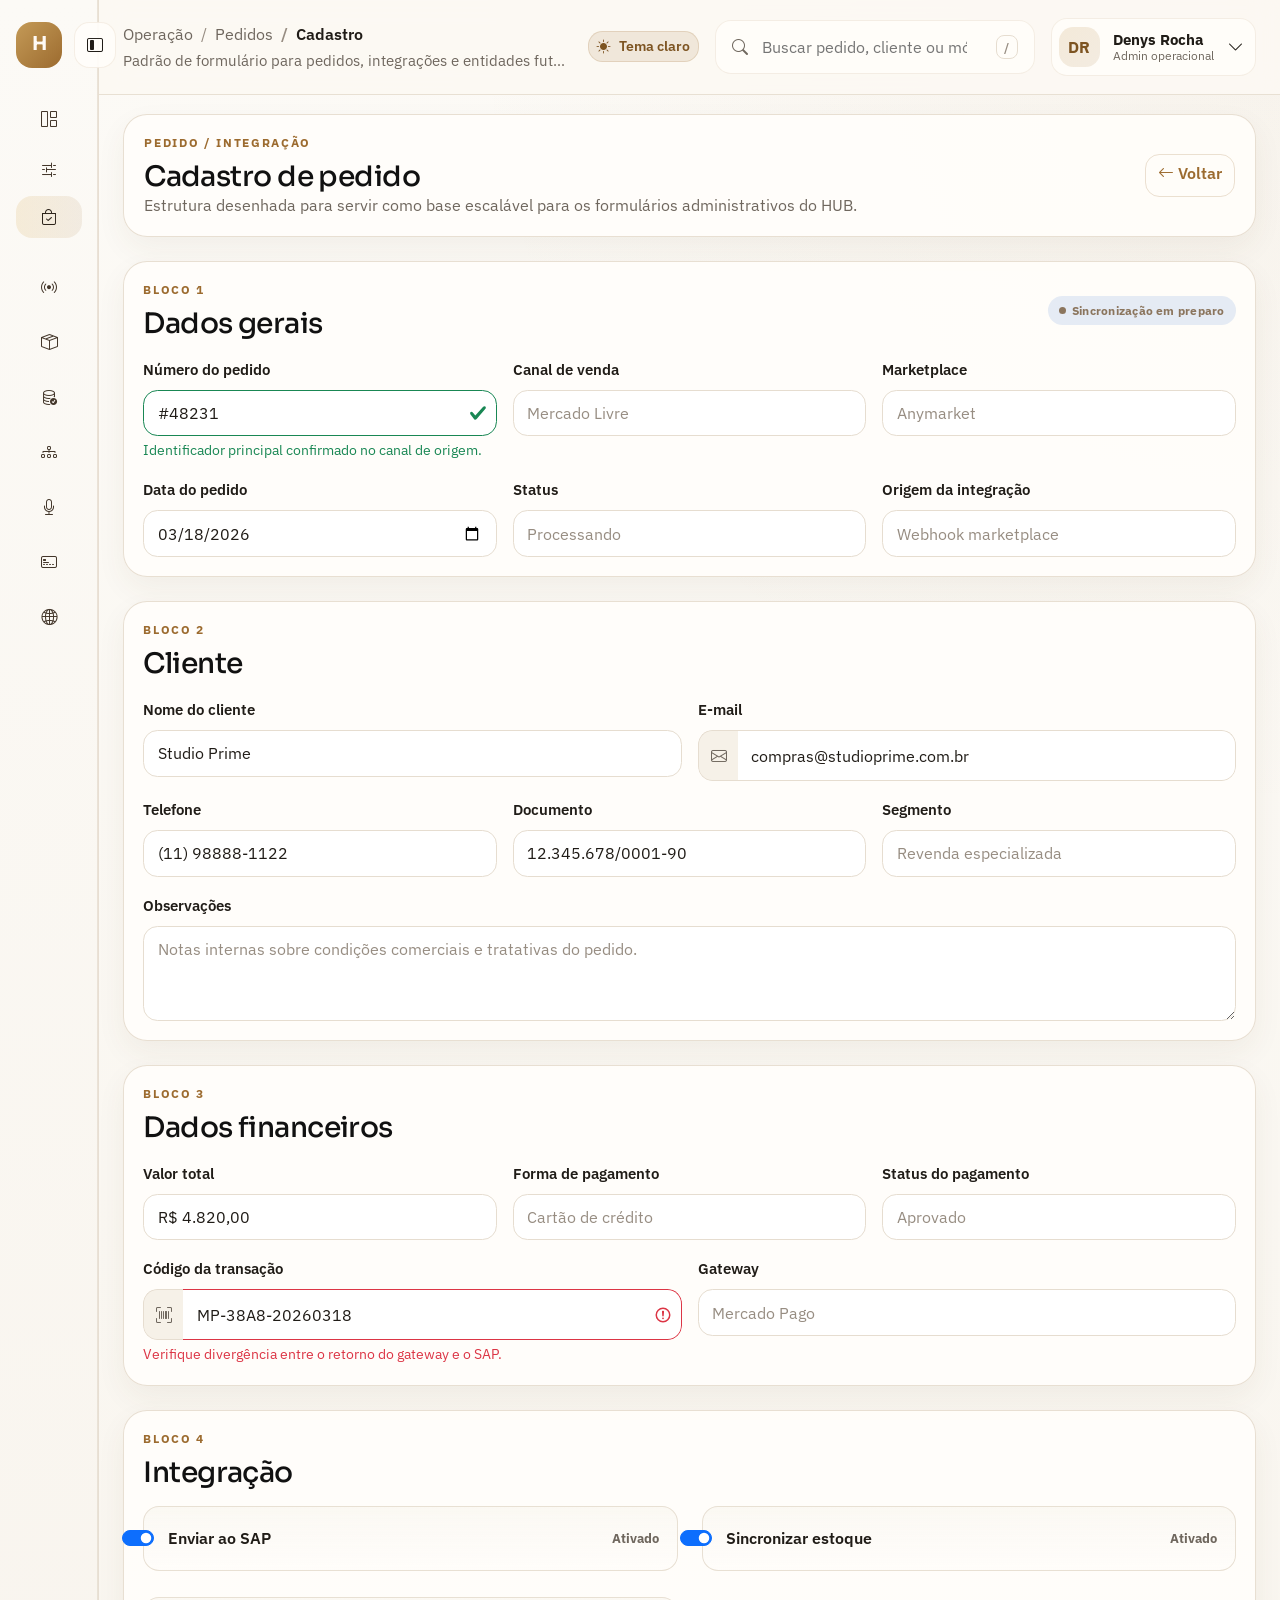
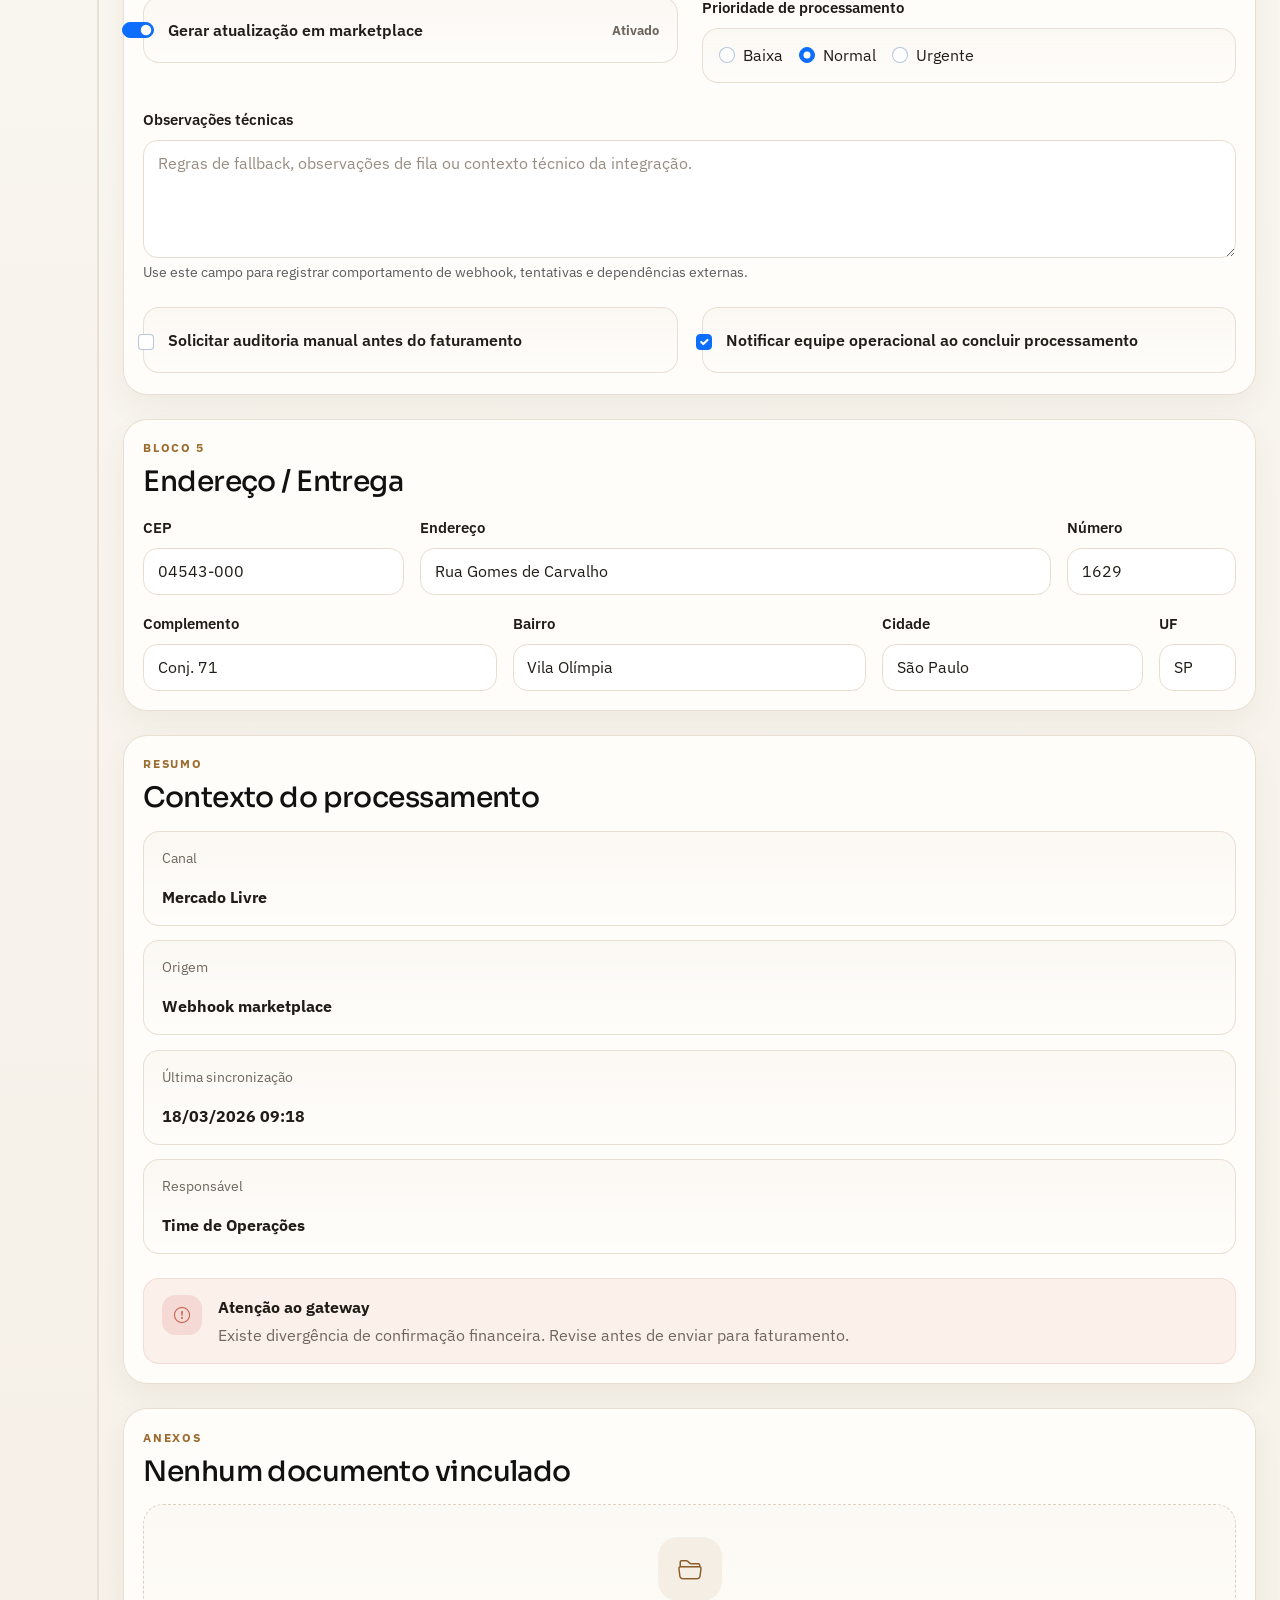
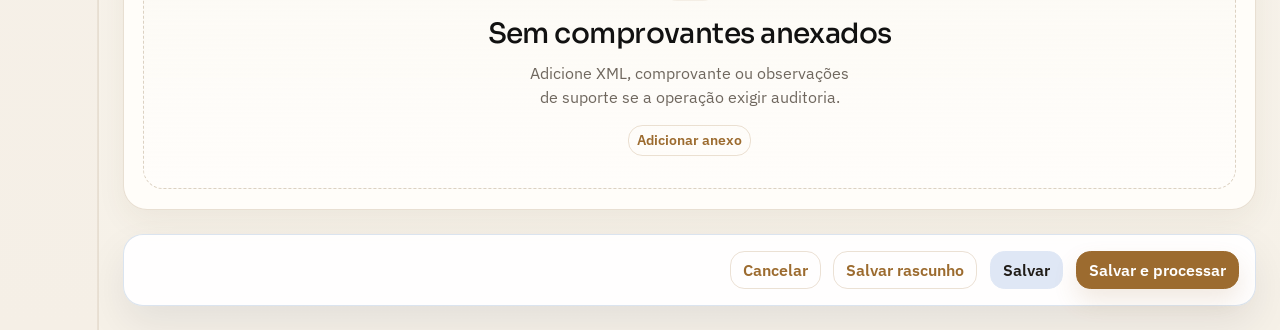
==== pedidos-cadastro.html @ 7af584d8 "feat: atualiza layout e textos do hub lumix" ====
<!doctype html>
<html lang="pt-BR">
  <head>
    <meta charset="utf-8">
    <meta name="viewport" content="width=device-width, initial-scale=1">
    <title>HUB | Cadastro de Pedido</title>
    <link rel="preconnect" href="https://fonts.googleapis.com">
    <link rel="preconnect" href="https://fonts.gstatic.com" crossorigin>
    <link href="https://fonts.googleapis.com/css2?family=IBM+Plex+Sans:wght@400;500;600;700&family=Sora:wght@500;600;700&display=swap" rel="stylesheet">
    <link href="https://cdn.jsdelivr.net/npm/bootstrap@5.3.8/dist/css/bootstrap.min.css" rel="stylesheet" integrity="sha384-sRIl4kxILFvY47J16cr9ZwB07vP4J8+LH7qKQnuqkuIAvNWLzeN8tE5YBujZqJLB" crossorigin="anonymous">
    <link href="https://cdn.jsdelivr.net/npm/bootstrap-icons@1.13.1/font/bootstrap-icons.min.css" rel="stylesheet">
    <link href="css/style.css" rel="stylesheet">
  </head>
  <body class="hub-app theme-light" data-page="pedidos-cadastro">
    <div class="hub-backdrop" data-sidebar-close></div>

    <div class="hub-layout">
      <aside class="hub-sidebar">
        <div class="sidebar-header">
          <a href="dashboard.html" class="sidebar-brand">
            <span class="sidebar-brand-mark">H</span>
            <span class="sidebar-brand-text">
              <strong>HUB</strong>
              <small>LUMIX Operations</small>
            </span>
          </a>
          <button class="btn btn-icon d-none d-lg-inline-flex" type="button" data-sidebar-toggle aria-label="Recolher menu">
            <i class="bi bi-layout-sidebar-inset"></i>
          </button>
        </div>

        <div class="sidebar-body">
          <div class="sidebar-section">
            <span class="sidebar-section-title">Visão geral</span>
            <nav class="sidebar-nav">
              <a href="dashboard.html" class="sidebar-link" data-nav-target="dashboard">
                <i class="bi bi-grid-1x2"></i>
                <span>Dashboard</span>
              </a>

              <div class="sidebar-group" data-nav-group="configuracao">
                <button class="sidebar-link sidebar-toggle" type="button" data-submenu-toggle aria-expanded="false">
                  <span class="sidebar-link-main">
                    <i class="bi bi-sliders2"></i>
                    <span>Configuração</span>
                  </span>
                  <i class="bi bi-chevron-down submenu-arrow"></i>
                </button>
                <div class="sidebar-submenu">
                  <a href="#" class="sidebar-sublink">Usuários e perfis</a>
                  <a href="#" class="sidebar-sublink">Regras de integração</a>
                  <a href="#" class="sidebar-sublink">Conectores</a>
                </div>
              </div>

              <div class="sidebar-group" data-nav-group="pedidos">
                <button class="sidebar-link sidebar-toggle" type="button" data-submenu-toggle aria-expanded="false">
                  <span class="sidebar-link-main">
                    <i class="bi bi-bag-check"></i>
                    <span>Pedidos</span>
                  </span>
                  <i class="bi bi-chevron-down submenu-arrow"></i>
                </button>
                <div class="sidebar-submenu">
                  <a href="pedidos-lista.html" class="sidebar-sublink" data-nav-target="pedidos-lista">Lista de pedidos</a>
                  <a href="pedidos-cadastro.html" class="sidebar-sublink" data-nav-target="pedidos-cadastro">Cadastro / Integração</a>
                </div>
              </div>
            </nav>
          </div>

          <div class="sidebar-section">
            <span class="sidebar-section-title">Módulos</span>
            <nav class="sidebar-nav">
              <a href="#" class="sidebar-link" data-nav-target="lumix">
                <i class="bi bi-broadcast"></i>
                <span>Lumix</span>
              </a>
              <a href="#" class="sidebar-link" data-nav-target="magentos">
                <i class="bi bi-box-seam"></i>
                <span>Magentos</span>
              </a>
              <a href="#" class="sidebar-link" data-nav-target="consulta-sap">
                <i class="bi bi-database-check"></i>
                <span>Consulta SAP</span>
              </a>
              <a href="#" class="sidebar-link" data-nav-target="anymarket">
                <i class="bi bi-diagram-3"></i>
                <span>Anymarket</span>
              </a>
              <a href="#" class="sidebar-link" data-nav-target="shure">
                <i class="bi bi-mic"></i>
                <span>Shure</span>
              </a>
              <a href="#" class="sidebar-link" data-nav-target="mercado-pago">
                <i class="bi bi-credit-card-2-front"></i>
                <span>Mercado Pago</span>
              </a>
              <a href="#" class="sidebar-link" data-nav-target="biworldwide">
                <i class="bi bi-globe2"></i>
                <span>BiWorldWide</span>
              </a>
            </nav>
          </div>
        </div>

      </aside>

      <div class="hub-main">
        <header class="hub-topbar">
          <div class="topbar-left">
            <button class="btn btn-icon d-lg-none" type="button" data-sidebar-open aria-label="Abrir menu">
              <i class="bi bi-list"></i>
            </button>
            <div>
              <nav aria-label="breadcrumb">
                <ol class="breadcrumb hub-breadcrumb mb-1">
                  <li class="breadcrumb-item"><a href="dashboard.html">Operação</a></li>
                  <li class="breadcrumb-item"><a href="pedidos-lista.html">Pedidos</a></li>
                  <li class="breadcrumb-item active" aria-current="page">Cadastro</li>
                </ol>
              </nav>
              <p class="topbar-context mb-0">Padrão de formulário para pedidos, integrações e entidades futuras</p>
            </div>
          </div>

          <div class="topbar-right">
            <button type="button" class="btn btn-outline-primary btn-sm theme-toggle-btn is-active" data-theme-toggle aria-pressed="true">
              <i class="bi bi-sun-fill"></i>
              Tema claro
            </button>

            <label class="topbar-search">
              <i class="bi bi-search"></i>
              <input type="search" placeholder="Buscar pedido, cliente ou módulo" data-global-search>
              <span class="search-shortcut">/</span>
            </label>

            <div class="hub-user-menu" data-user-menu>
              <button class="user-menu-trigger" type="button" data-user-menu-toggle aria-expanded="false">
                <span class="user-avatar">DR</span>
                <span class="user-meta">
                  <strong>Denys Rocha</strong>
                  <small>Admin operacional</small>
                </span>
                <i class="bi bi-chevron-down"></i>
              </button>
              <div class="hub-user-dropdown">
                <a href="#"><i class="bi bi-person-circle"></i> Meu perfil</a>
                <a href="#"><i class="bi bi-shield-check"></i> Permissões</a>
                <a href="login.html"><i class="bi bi-box-arrow-right"></i> Sair</a>
              </div>
            </div>
          </div>
        </header>

        <main class="hub-content">
          <section class="page-section">
            <div class="page-header-card">
              <div>
                <p class="eyebrow">Pedido / Integração</p>
                <h1>Cadastro de pedido</h1>
                <p>Estrutura desenhada para servir como base escalável para os formulários administrativos do HUB.</p>
              </div>
              <div class="page-actions">
                <a href="pedidos-lista.html" class="btn btn-outline-primary">
                  <i class="bi bi-arrow-left"></i>
                  Voltar
                </a>
              </div>
            </div>
          </section>

          <section class="page-section">
            <form class="row g-4">
              <div class="col-12 col-xxl-8">
                <article class="surface-card form-section-card">
                  <div class="section-heading">
                    <div>
                      <p class="eyebrow">Bloco 1</p>
                      <h2>Dados gerais</h2>
                    </div>
                    <span class="status-badge status-processing">Sincronização em preparo</span>
                  </div>

                  <div class="row g-3">
                    <div class="col-md-4">
                      <label class="form-label" for="pedido-numero">Número do pedido</label>
                      <input type="text" class="form-control is-valid" id="pedido-numero" value="#48231">
                      <div class="valid-feedback d-block">Identificador principal confirmado no canal de origem.</div>
                    </div>
                    <div class="col-md-4">
                      <label class="form-label" for="canal-venda">Canal de venda</label>
                      <select class="form-select" id="canal-venda">
                        <option>Mercado Livre</option>
                        <option>Loja B2B</option>
                        <option>Amazon</option>
                        <option>Shopee</option>
                      </select>
                    </div>
                    <div class="col-md-4">
                      <label class="form-label" for="marketplace">Marketplace</label>
                      <select class="form-select" id="marketplace">
                        <option>Anymarket</option>
                        <option>Magentos</option>
                        <option>Marketplace próprio</option>
                      </select>
                    </div>
                    <div class="col-md-4">
                      <label class="form-label" for="data-pedido">Data do pedido</label>
                      <input type="date" class="form-control" id="data-pedido" value="2026-03-18">
                    </div>
                    <div class="col-md-4">
                      <label class="form-label" for="status-pedido">Status</label>
                      <select class="form-select" id="status-pedido">
                        <option>Processando</option>
                        <option>Pendente</option>
                        <option>Integrado</option>
                        <option>Erro</option>
                        <option>Concluído</option>
                      </select>
                    </div>
                    <div class="col-md-4">
                      <label class="form-label" for="origem-integracao">Origem da integração</label>
                      <select class="form-select" id="origem-integracao">
                        <option>Webhook marketplace</option>
                        <option>Rotina agendada</option>
                        <option>Cadastro manual</option>
                      </select>
                    </div>
                  </div>
                </article>

                <article class="surface-card form-section-card">
                  <div class="section-heading">
                    <div>
                      <p class="eyebrow">Bloco 2</p>
                      <h2>Cliente</h2>
                    </div>
                  </div>

                  <div class="row g-3">
                    <div class="col-md-6">
                      <label class="form-label" for="cliente-nome">Nome do cliente</label>
                      <input type="text" class="form-control" id="cliente-nome" value="Studio Prime">
                    </div>
                    <div class="col-md-6">
                      <label class="form-label" for="cliente-email">E-mail</label>
                      <div class="input-group input-group-modern">
                        <span class="input-group-text"><i class="bi bi-envelope"></i></span>
                        <input type="email" class="form-control" id="cliente-email" value="compras@studioprime.com.br">
                      </div>
                    </div>
                    <div class="col-md-4">
                      <label class="form-label" for="cliente-telefone">Telefone</label>
                      <input type="text" class="form-control" id="cliente-telefone" value="(11) 98888-1122">
                    </div>
                    <div class="col-md-4">
                      <label class="form-label" for="cliente-documento">Documento</label>
                      <input type="text" class="form-control" id="cliente-documento" value="12.345.678/0001-90">
                    </div>
                    <div class="col-md-4">
                      <label class="form-label" for="cliente-segmento">Segmento</label>
                      <select class="form-select" id="cliente-segmento">
                        <option>Revenda especializada</option>
                        <option>Varejo</option>
                        <option>Projeto corporativo</option>
                      </select>
                    </div>
                    <div class="col-12">
                      <label class="form-label" for="cliente-observacoes">Observações</label>
                      <textarea class="form-control" id="cliente-observacoes" rows="3" placeholder="Notas internas sobre condições comerciais e tratativas do pedido."></textarea>
                    </div>
                  </div>
                </article>

                <article class="surface-card form-section-card">
                  <div class="section-heading">
                    <div>
                      <p class="eyebrow">Bloco 3</p>
                      <h2>Dados financeiros</h2>
                    </div>
                  </div>

                  <div class="row g-3">
                    <div class="col-md-4">
                      <label class="form-label" for="valor-total">Valor total</label>
                      <input type="text" class="form-control" id="valor-total" value="R$ 4.820,00">
                    </div>
                    <div class="col-md-4">
                      <label class="form-label" for="forma-pagamento">Forma de pagamento</label>
                      <select class="form-select" id="forma-pagamento">
                        <option>Cartão de crédito</option>
                        <option>PIX</option>
                        <option>Boleto</option>
                      </select>
                    </div>
                    <div class="col-md-4">
                      <label class="form-label" for="status-pagamento">Status do pagamento</label>
                      <select class="form-select" id="status-pagamento">
                        <option>Aprovado</option>
                        <option>Em análise</option>
                        <option>Recusado</option>
                      </select>
                    </div>
                    <div class="col-md-6">
                      <label class="form-label" for="codigo-transacao">Código da transação</label>
                      <div class="input-group input-group-modern">
                        <span class="input-group-text"><i class="bi bi-upc-scan"></i></span>
                        <input type="text" class="form-control is-invalid" id="codigo-transacao" value="MP-38A8-20260318">
                      </div>
                      <div class="invalid-feedback d-block">Verifique divergência entre o retorno do gateway e o SAP.</div>
                    </div>
                    <div class="col-md-6">
                      <label class="form-label" for="gateway">Gateway</label>
                      <select class="form-select" id="gateway">
                        <option>Mercado Pago</option>
                        <option>Adyen</option>
                        <option>Gateway interno</option>
                      </select>
                    </div>
                  </div>
                </article>

                <article class="surface-card form-section-card">
                  <div class="section-heading">
                    <div>
                      <p class="eyebrow">Bloco 4</p>
                      <h2>Integração</h2>
                    </div>
                  </div>

                  <div class="row g-4">
                    <div class="col-md-6">
                      <div class="form-check form-switch form-switch-card">
                        <input class="form-check-input" type="checkbox" role="switch" id="sap-switch" checked data-switch-target="sap-switch-status">
                        <label class="form-check-label" for="sap-switch">Enviar ao SAP</label>
                        <span class="switch-meta" id="sap-switch-status" data-on="Ativado" data-off="Desativado">Ativado</span>
                      </div>
                    </div>
                    <div class="col-md-6">
                      <div class="form-check form-switch form-switch-card">
                        <input class="form-check-input" type="checkbox" role="switch" id="estoque-switch" checked data-switch-target="estoque-switch-status">
                        <label class="form-check-label" for="estoque-switch">Sincronizar estoque</label>
                        <span class="switch-meta" id="estoque-switch-status" data-on="Ativado" data-off="Desativado">Ativado</span>
                      </div>
                    </div>
                    <div class="col-md-6">
                      <div class="form-check form-switch form-switch-card">
                        <input class="form-check-input" type="checkbox" role="switch" id="marketplace-switch" checked data-switch-target="marketplace-switch-status">
                        <label class="form-check-label" for="marketplace-switch">Gerar atualização em marketplace</label>
                        <span class="switch-meta" id="marketplace-switch-status" data-on="Ativado" data-off="Desativado">Ativado</span>
                      </div>
                    </div>
                    <div class="col-md-6">
                      <label class="form-label d-block">Prioridade de processamento</label>
                      <div class="radio-group">
                        <div class="form-check">
                          <input class="form-check-input" type="radio" name="prioridade" id="prioridade-baixa">
                          <label class="form-check-label" for="prioridade-baixa">Baixa</label>
                        </div>
                        <div class="form-check">
                          <input class="form-check-input" type="radio" name="prioridade" id="prioridade-normal" checked>
                          <label class="form-check-label" for="prioridade-normal">Normal</label>
                        </div>
                        <div class="form-check">
                          <input class="form-check-input" type="radio" name="prioridade" id="prioridade-urgente">
                          <label class="form-check-label" for="prioridade-urgente">Urgente</label>
                        </div>
                      </div>
                    </div>
                    <div class="col-12">
                      <label class="form-label" for="obs-tecnicas">Observações técnicas</label>
                      <textarea class="form-control" id="obs-tecnicas" rows="4" placeholder="Regras de fallback, observações de fila ou contexto técnico da integração."></textarea>
                      <div class="form-text">Use este campo para registrar comportamento de webhook, tentativas e dependências externas.</div>
                    </div>
                    <div class="col-md-6">
                      <div class="form-check form-check-card">
                        <input class="form-check-input" type="checkbox" value="" id="auditoria">
                        <label class="form-check-label" for="auditoria">Solicitar auditoria manual antes do faturamento</label>
                      </div>
                    </div>
                    <div class="col-md-6">
                      <div class="form-check form-check-card">
                        <input class="form-check-input" type="checkbox" value="" id="notificar" checked>
                        <label class="form-check-label" for="notificar">Notificar equipe operacional ao concluir processamento</label>
                      </div>
                    </div>
                  </div>
                </article>

                <article class="surface-card form-section-card">
                  <div class="section-heading">
                    <div>
                      <p class="eyebrow">Bloco 5</p>
                      <h2>Endereço / Entrega</h2>
                    </div>
                  </div>

                  <div class="row g-3">
                    <div class="col-md-3">
                      <label class="form-label" for="cep">CEP</label>
                      <input type="text" class="form-control" id="cep" value="04543-000">
                    </div>
                    <div class="col-md-7">
                      <label class="form-label" for="endereco">Endereço</label>
                      <input type="text" class="form-control" id="endereco" value="Rua Gomes de Carvalho">
                    </div>
                    <div class="col-md-2">
                      <label class="form-label" for="numero">Número</label>
                      <input type="text" class="form-control" id="numero" value="1629">
                    </div>
                    <div class="col-md-4">
                      <label class="form-label" for="complemento">Complemento</label>
                      <input type="text" class="form-control" id="complemento" value="Conj. 71">
                    </div>
                    <div class="col-md-4">
                      <label class="form-label" for="bairro">Bairro</label>
                      <input type="text" class="form-control" id="bairro" value="Vila Olímpia">
                    </div>
                    <div class="col-md-3">
                      <label class="form-label" for="cidade">Cidade</label>
                      <input type="text" class="form-control" id="cidade" value="São Paulo">
                    </div>
                    <div class="col-md-1">
                      <label class="form-label" for="estado">UF</label>
                      <input type="text" class="form-control" id="estado" value="SP">
                    </div>
                  </div>
                </article>
              </div>

              <div class="col-12 col-xxl-4">
                <article class="surface-card form-section-card">
                  <div class="section-heading">
                    <div>
                      <p class="eyebrow">Resumo</p>
                      <h2>Contexto do processamento</h2>
                    </div>
                  </div>

                  <div class="summary-list">
                    <div class="summary-item">
                      <span>Canal</span>
                      <strong>Mercado Livre</strong>
                    </div>
                    <div class="summary-item">
                      <span>Origem</span>
                      <strong>Webhook marketplace</strong>
                    </div>
                    <div class="summary-item">
                      <span>Última sincronização</span>
                      <strong>18/03/2026 09:18</strong>
                    </div>
                    <div class="summary-item">
                      <span>Responsável</span>
                      <strong>Time de Operações</strong>
                    </div>
                  </div>

                  <div class="inline-alert inline-alert-warning mt-4">
                    <i class="bi bi-exclamation-circle"></i>
                    <div>
                      <strong>Atenção ao gateway</strong>
                      <p>Existe divergência de confirmação financeira. Revise antes de enviar para faturamento.</p>
                    </div>
                  </div>
                </article>

                <article class="surface-card form-section-card">
                  <div class="section-heading">
                    <div>
                      <p class="eyebrow">Anexos</p>
                      <h2>Nenhum documento vinculado</h2>
                    </div>
                  </div>

                  <div class="empty-state compact">
                    <div class="empty-state-icon">
                      <i class="bi bi-folder2-open"></i>
                    </div>
                    <h3>Sem comprovantes anexados</h3>
                    <p>Adicione XML, comprovante ou observações de suporte se a operação exigir auditoria.</p>
                    <button class="btn btn-outline-primary btn-sm" type="button">Adicionar anexo</button>
                  </div>
                </article>
              </div>

              <div class="col-12">
                <div class="sticky-form-actions">
                  <a href="pedidos-lista.html" class="btn btn-outline-primary">Cancelar</a>
                  <button type="button" class="btn btn-outline-primary">Salvar rascunho</button>
                  <button type="submit" class="btn btn-secondary">Salvar</button>
                  <button type="submit" class="btn btn-primary">Salvar e processar</button>
                </div>
              </div>
            </form>
          </section>
        </main>
      </div>
    </div>

    <script src="https://cdn.jsdelivr.net/npm/bootstrap@5.3.8/dist/js/bootstrap.bundle.min.js" integrity="sha384-FKyoEForCGlyvwx9Hj09JcYn3nv7wiPVlz7YYwJrWVcXK/BmnVDxM+D2scQbITxI" crossorigin="anonymous"></script>
    <script src="js/app.js"></script>
  </body>
</html>
---- css/style.css ----
:root {
  --color-primary: #1f4b99;
  --color-primary-rgb: 31, 75, 153;
  --color-primary-strong: #163a79;
  --color-secondary: #5f6f86;
  --color-accent: #d7e5ff;
  --color-bg: #f4f7fb;
  --color-bg-elevated: #ffffff;
  --color-bg-soft: #eef3fb;
  --color-border: #d8e1ee;
  --color-border-strong: #c4cfdf;
  --color-text: #162338;
  --color-text-soft: #5f6f86;
  --color-text-muted: #7f8ea3;
  --color-success: #1f8a57;
  --color-warning: #b7791f;
  --color-danger: #c84d4d;
  --color-info: #2f6bc8;
  --color-sidebar: #0f1c2f;
  --color-sidebar-soft: #182741;
  --space-1: 0.25rem;
  --space-2: 0.5rem;
  --space-3: 0.75rem;
  --space-4: 1rem;
  --space-5: 1.25rem;
  --space-6: 1.5rem;
  --space-7: 2rem;
  --space-8: 2.5rem;
  --radius-sm: 0.65rem;
  --radius-md: 1rem;
  --radius-lg: 1.5rem;
  --shadow-sm: 0 10px 30px rgba(15, 28, 47, 0.06);
  --shadow-md: 0 18px 40px rgba(15, 28, 47, 0.08);
  --transition-base: 180ms ease;
}

*,
*::before,
*::after {
  box-sizing: border-box;
}

html {
  scroll-behavior: smooth;
}

body {
  margin: 0;
  background: var(--color-bg);
  color: var(--color-text);
  font-family: "IBM Plex Sans", "Segoe UI", sans-serif;
  text-rendering: optimizeLegibility;
}

h1,
h2,
h3,
h4,
h5,
h6 {
  font-family: "Sora", "IBM Plex Sans", sans-serif;
  letter-spacing: -0.02em;
}

a {
  color: inherit;
  text-decoration: none;
}

img {
  max-width: 100%;
}

.eyebrow {
  margin-bottom: 0.5rem;
  color: var(--color-primary);
  font-size: 0.75rem;
  font-weight: 700;
  letter-spacing: 0.14em;
  text-transform: uppercase;
}

.text-link {
  color: var(--color-primary);
  font-size: 0.9rem;
  font-weight: 600;
}

.text-secondary {
  color: var(--color-text-soft) !important;
}

.btn {
  border-radius: 0.9rem;
  font-weight: 600;
  transition: transform var(--transition-base), box-shadow var(--transition-base), background-color var(--transition-base), border-color var(--transition-base);
}

.btn:hover {
  transform: translateY(-1px);
}

.btn-primary {
  --bs-btn-bg: var(--color-primary);
  --bs-btn-border-color: var(--color-primary);
  --bs-btn-hover-bg: var(--color-primary-strong);
  --bs-btn-hover-border-color: var(--color-primary-strong);
  --bs-btn-active-bg: var(--color-primary-strong);
  --bs-btn-active-border-color: var(--color-primary-strong);
  --bs-btn-disabled-bg: var(--color-primary);
  --bs-btn-disabled-border-color: var(--color-primary);
  box-shadow: 0 12px 26px rgba(31, 75, 153, 0.18);
}

.btn-secondary {
  --bs-btn-bg: #dfe7f5;
  --bs-btn-border-color: #dfe7f5;
  --bs-btn-color: var(--color-text);
  --bs-btn-hover-bg: #d1dced;
  --bs-btn-hover-border-color: #d1dced;
  --bs-btn-active-bg: #c7d4e8;
  --bs-btn-active-border-color: #c7d4e8;
}

.btn-outline-primary {
  --bs-btn-color: var(--color-primary);
  --bs-btn-border-color: rgba(var(--color-primary-rgb), 0.2);
  --bs-btn-hover-color: var(--color-primary);
  --bs-btn-hover-bg: rgba(var(--color-primary-rgb), 0.08);
  --bs-btn-hover-border-color: rgba(var(--color-primary-rgb), 0.24);
  --bs-btn-focus-shadow-rgb: var(--color-primary-rgb);
  --bs-btn-active-color: var(--color-primary);
  --bs-btn-active-bg: rgba(var(--color-primary-rgb), 0.14);
  --bs-btn-active-border-color: rgba(var(--color-primary-rgb), 0.24);
}

.btn-outline-primary:hover,
.btn-outline-primary:focus-visible {
  box-shadow: 0 10px 24px rgba(var(--color-primary-rgb), 0.12);
}

.btn-icon {
  display: inline-flex;
  align-items: center;
  justify-content: center;
  width: 2.85rem;
  height: 2.85rem;
  border: 1px solid rgba(31, 75, 153, 0.12);
  border-radius: 0.95rem;
  background: rgba(255, 255, 255, 0.85);
  color: var(--color-text);
  box-shadow: none;
}

.btn-icon:hover {
  background: rgba(31, 75, 153, 0.06);
}

.form-label {
  margin-bottom: 0.55rem;
  color: var(--color-text);
  font-size: 0.92rem;
  font-weight: 600;
}

.form-control,
.form-select,
.input-group-text {
  min-height: 3rem;
  border-color: var(--color-border);
  border-radius: 0.9rem;
  background: #fff;
  color: var(--color-text);
}

.form-control,
.form-select {
  padding: 0.75rem 0.95rem;
  box-shadow: none;
}

.form-control::placeholder,
.form-select {
  color: var(--color-text-muted);
}

.form-control:focus,
.form-select:focus {
  border-color: rgba(31, 75, 153, 0.35);
  box-shadow: 0 0 0 0.25rem rgba(31, 75, 153, 0.1);
}

.form-check-input,
.form-check-input:checked {
  accent-color: var(--color-primary);
}

.form-check-input {
  border-color: rgba(31, 75, 153, 0.32);
}

.input-group-modern {
  border-radius: 0.9rem;
  overflow: hidden;
}

.input-group-modern .input-group-text {
  border-right: 0;
  background: var(--color-bg-soft);
  color: var(--color-text-soft);
}

.input-group-modern .form-control {
  border-left: 0;
}

.input-group-modern .input-group-text,
.input-group-modern .form-control {
  min-height: 3.2rem;
}

.badge,
.status-badge {
  display: inline-flex;
  align-items: center;
  gap: 0.35rem;
  padding: 0.45rem 0.8rem;
  border-radius: 999px;
  font-size: 0.78rem;
  font-weight: 700;
  letter-spacing: 0.02em;
}

.status-badge::before {
  content: "";
  width: 0.45rem;
  height: 0.45rem;
  border-radius: 50%;
  background: currentColor;
}

.status-online {
  background: rgba(31, 138, 87, 0.12);
  color: var(--color-success);
}

.status-processing {
  background: rgba(47, 107, 200, 0.12);
  color: var(--color-info);
}

.status-warning {
  background: rgba(183, 121, 31, 0.14);
  color: var(--color-warning);
}

.status-danger {
  background: rgba(200, 77, 77, 0.14);
  color: var(--color-danger);
}

.status-offline,
.status-muted {
  background: rgba(95, 111, 134, 0.14);
  color: var(--color-text-soft);
}

.surface-card,
.page-header-card,
.metric-card,
.welcome-panel,
.auth-card {
  border: 1px solid rgba(216, 225, 238, 0.84);
  border-radius: var(--radius-lg);
  background: rgba(255, 255, 255, 0.92);
  box-shadow: var(--shadow-sm);
}

.page-section + .page-section {
  margin-top: var(--space-6);
}

.section-heading {
  display: flex;
  align-items: center;
  justify-content: space-between;
  gap: 1rem;
  margin-bottom: 1.5rem;
}

.section-heading h2,
.page-header-card h1,
.auth-header h2 {
  margin-bottom: 0;
  font-size: clamp(1.35rem, 1.2rem + 0.7vw, 2rem);
}

.section-heading p:last-child,
.page-header-card p:last-child,
.auth-header p:last-child {
  margin-bottom: 0;
  color: var(--color-text-soft);
}

.login-page {
  min-height: 100vh;
  background:
    radial-gradient(circle at top left, rgba(31, 75, 153, 0.12), transparent 30%),
    linear-gradient(135deg, #edf3fb 0%, #f7f9fc 50%, #f2f6fb 100%);
}

.login-shell {
  position: relative;
  overflow: hidden;
  padding-right: 0;
  padding-left: 0;
}

.login-brand-panel,
.login-form-panel {
  position: relative;
}

.login-brand-panel {
  --login-hero-accent: #8fe5ff;
  --login-image-overlay:
    linear-gradient(135deg, rgba(4, 11, 24, 0.88), rgba(9, 25, 49, 0.62)),
    linear-gradient(180deg, rgba(6, 14, 27, 0.22), rgba(6, 14, 27, 0.58));
  padding: 3rem;
  display: flex;
  align-items: center;
  overflow: hidden;
  isolation: isolate;
  background:
    var(--login-image-overlay),
    url("../img-background.jpg") center center / cover no-repeat,
    linear-gradient(145deg, #09111f 0%, #102544 52%, #0f365f 100%);
  color: #f8fbff;
}

.login-brand-panel::before,
.login-brand-panel::after {
  content: "";
  position: absolute;
  inset: 0;
  pointer-events: none;
}

.login-brand-panel::before {
  background:
    radial-gradient(circle at 18% 22%, rgba(91, 196, 255, 0.2), transparent 20%),
    radial-gradient(circle at 76% 26%, rgba(102, 132, 255, 0.18), transparent 18%),
    linear-gradient(90deg, rgba(104, 225, 255, 0.08), transparent 36%, rgba(104, 225, 255, 0.06) 54%, transparent 74%);
  z-index: 0;
}

.login-brand-panel::after {
  background:
    radial-gradient(circle at center, rgba(4, 11, 24, 0.04), rgba(4, 11, 24, 0.46) 78%),
    linear-gradient(180deg, rgba(4, 11, 24, 0.08), rgba(4, 11, 24, 0.34));
  z-index: 0;
}

.login-brand-content {
  position: relative;
  z-index: 2;
  display: flex;
  flex-direction: column;
  justify-content: center;
  width: min(100%, 34rem);
  min-height: 24rem;
}

.brand-chip {
  display: inline-flex;
  align-items: center;
  gap: 0.6rem;
  width: fit-content;
  padding: 0.55rem 0.9rem;
  border: 1px solid rgba(255, 255, 255, 0.12);
  border-radius: 999px;
  background: rgba(255, 255, 255, 0.07);
  color: inherit;
  font-size: 0.82rem;
  font-weight: 600;
}

.brand-chip-dot {
  width: 0.5rem;
  height: 0.5rem;
  border-radius: 50%;
  background: #7bd8ff;
  box-shadow: 0 0 0 0.32rem rgba(123, 216, 255, 0.12);
}

.login-hero-copy {
  margin: 0;
  padding: 0;
}

.login-hero-copy h1 {
  max-width: 11ch;
  margin: 0;
  font-size: clamp(2.9rem, 2.35rem + 1.9vw, 5rem);
  line-height: 1.05;
  color: var(--login-hero-accent);
  text-shadow: 0 12px 36px rgba(5, 10, 22, 0.22);
}

.login-hero-copy .lead {
  max-width: 34rem;
  color: rgba(248, 251, 255, 0.74);
  font-size: 1.05rem;
}

.login-highlight-grid {
  display: grid;
  gap: 1rem;
  grid-template-columns: repeat(2, minmax(0, 1fr));
  margin-bottom: 1.5rem;
}

.login-highlight-card {
  padding: 1.4rem;
  border: 1px solid rgba(255, 255, 255, 0.12);
  border-radius: 1.2rem;
  background: rgba(255, 255, 255, 0.06);
}

.highlight-kicker {
  display: block;
  margin-bottom: 0.6rem;
  color: #7bd8ff;
  font-size: 0.74rem;
  font-weight: 700;
  letter-spacing: 0.12em;
  text-transform: uppercase;
}

.login-highlight-card strong {
  display: block;
  margin-bottom: 0.6rem;
  font-size: 1.02rem;
}

.login-highlight-card p,
.login-footer-copy,
.security-note {
  color: rgba(248, 251, 255, 0.72);
}

.brand-micro-metrics {
  display: flex;
  gap: 2rem;
  flex-wrap: wrap;
}

.brand-micro-metrics div {
  display: flex;
  flex-direction: column;
}

.metric-value {
  font-family: "Sora", "IBM Plex Sans", sans-serif;
  font-size: 1.7rem;
  font-weight: 700;
}

.metric-label {
  color: rgba(248, 251, 255, 0.65);
  font-size: 0.9rem;
}

.login-form-panel {
  display: flex;
  align-items: center;
  justify-content: center;
  padding: 2rem 1rem;
}

.login-form-wrap {
  width: min(100%, 29rem);
}

.login-mobile-brand {
  margin-bottom: 1.5rem;
}

.login-mobile-brand h1 {
  margin: 1rem 0 0.5rem;
  font-size: 2.2rem;
}

.login-mobile-brand p {
  color: var(--color-text-soft);
}

.auth-card {
  padding: clamp(1.5rem, 1.1rem + 1vw, 2.4rem);
}

.auth-header {
  margin-bottom: 1.8rem;
}

.auth-header h2 {
  margin-bottom: 0.7rem;
}

.password-help-row {
  margin-top: 0.8rem;
}

.auth-form .btn {
  min-height: 3.25rem;
}

.security-note {
  display: inline-flex;
  align-items: center;
  gap: 0.45rem;
  color: var(--color-text-soft);
  font-size: 0.86rem;
}

.login-footer-copy {
  margin-top: 1.2rem;
  color: var(--color-text-soft);
  font-size: 0.92rem;
  text-align: center;
}

.hub-app {
  min-height: 100vh;
  background:
    radial-gradient(circle at top right, rgba(31, 75, 153, 0.06), transparent 22%),
    linear-gradient(180deg, #f4f7fb 0%, #eef3fb 100%);
}

.hub-layout {
  display: flex;
  min-height: 100vh;
}

.hub-sidebar {
  position: sticky;
  top: 0;
  display: flex;
  flex-direction: column;
  width: 18rem;
  min-width: 18rem;
  min-height: 100vh;
  padding: 1.35rem 1rem 1rem;
  background: linear-gradient(180deg, var(--color-sidebar) 0%, #14243c 100%);
  color: rgba(255, 255, 255, 0.88);
  transition: width var(--transition-base), min-width var(--transition-base), transform var(--transition-base);
  z-index: 20;
}

.sidebar-header,
.sidebar-footer {
  display: flex;
  align-items: center;
  justify-content: space-between;
  gap: 0.75rem;
}

.sidebar-header {
  margin-bottom: 1.6rem;
}

.sidebar-brand {
  display: flex;
  align-items: center;
  gap: 0.9rem;
}

.sidebar-brand-mark {
  display: inline-flex;
  align-items: center;
  justify-content: center;
  width: 2.9rem;
  height: 2.9rem;
  border-radius: 1rem;
  background: linear-gradient(135deg, #7bd8ff, #2f6bc8);
  color: #08111f;
  font-family: "Sora", sans-serif;
  font-size: 1.2rem;
  font-weight: 700;
}

.sidebar-brand-text {
  display: flex;
  flex-direction: column;
  line-height: 1.15;
}

.sidebar-brand-text strong {
  color: #fff;
  font-size: 1rem;
}

.sidebar-brand-text small {
  color: rgba(255, 255, 255, 0.56);
  font-size: 0.76rem;
}

.sidebar-body {
  flex: 1;
  overflow-y: auto;
}

.sidebar-section + .sidebar-section {
  margin-top: 1.5rem;
}

.sidebar-section-title {
  display: block;
  margin-bottom: 0.8rem;
  padding: 0 0.65rem;
  color: rgba(255, 255, 255, 0.44);
  font-size: 0.72rem;
  font-weight: 700;
  letter-spacing: 0.12em;
  text-transform: uppercase;
}

.sidebar-nav {
  display: flex;
  flex-direction: column;
  gap: 0.3rem;
}

.sidebar-link,
.sidebar-sublink,
.sidebar-toggle {
  display: flex;
  align-items: center;
  gap: 0.8rem;
  width: 100%;
  padding: 0.82rem 0.85rem;
  border: 0;
  border-radius: 1rem;
  background: transparent;
  color: rgba(255, 255, 255, 0.76);
  font-size: 0.95rem;
  font-weight: 500;
  text-align: left;
  transition: background-color var(--transition-base), color var(--transition-base), transform var(--transition-base);
}

.sidebar-link:hover,
.sidebar-sublink:hover,
.sidebar-toggle:hover {
  background: rgba(255, 255, 255, 0.08);
  color: #fff;
}

.sidebar-link i,
.sidebar-toggle i,
.sidebar-link-main i {
  font-size: 1rem;
}

.sidebar-link-main {
  display: inline-flex;
  align-items: center;
  gap: 0.8rem;
}

.sidebar-group.is-open > .sidebar-toggle,
.sidebar-link.is-active,
.sidebar-sublink.is-active {
  background: linear-gradient(90deg, rgba(123, 216, 255, 0.2), rgba(47, 107, 200, 0.22));
  color: #fff;
}

.sidebar-submenu {
  display: none;
  margin-top: 0.3rem;
  margin-left: 1rem;
  padding-left: 0.75rem;
  border-left: 1px solid rgba(255, 255, 255, 0.12);
}

.sidebar-group.is-open .sidebar-submenu {
  display: block;
}

.sidebar-sublink {
  padding: 0.72rem 0.85rem;
  color: rgba(255, 255, 255, 0.66);
  font-size: 0.9rem;
}

.sidebar-toggle {
  justify-content: space-between;
}

.submenu-arrow {
  transition: transform var(--transition-base);
}

.sidebar-group.is-open .submenu-arrow {
  transform: rotate(180deg);
}

.sidebar-status-card {
  display: flex;
  gap: 0.8rem;
  width: 100%;
  margin-top: 1rem;
  padding: 0.95rem 1rem;
  border: 1px solid rgba(255, 255, 255, 0.12);
  border-radius: 1rem;
  background: rgba(255, 255, 255, 0.06);
}

.sidebar-status-card strong,
.sidebar-status-card small {
  display: block;
}

.sidebar-status-card small {
  color: rgba(255, 255, 255, 0.56);
}

.status-dot {
  width: 0.72rem;
  height: 0.72rem;
  margin-top: 0.32rem;
  border-radius: 50%;
  flex-shrink: 0;
}

.status-dot.success {
  background: #4dd39a;
}

.status-dot.warning {
  background: #f1b451;
}

.status-dot.info {
  background: #7bd8ff;
}

.hub-main {
  display: flex;
  flex: 1;
  flex-direction: column;
  min-width: 0;
}

.hub-topbar {
  position: sticky;
  top: 0;
  display: flex;
  align-items: center;
  justify-content: space-between;
  gap: 1rem;
  padding: 1.15rem 1.5rem;
  border-bottom: 1px solid rgba(216, 225, 238, 0.8);
  background: rgba(244, 247, 251, 0.82);
  backdrop-filter: blur(14px);
  z-index: 10;
}

.topbar-left,
.topbar-right {
  display: flex;
  align-items: center;
  gap: 1rem;
}

.hub-breadcrumb {
  margin: 0;
  --bs-breadcrumb-divider-color: var(--color-text-muted);
}

.hub-breadcrumb a {
  color: var(--color-text-soft);
}

.hub-breadcrumb .active {
  color: var(--color-text);
  font-weight: 600;
}

.topbar-context {
  color: var(--color-text-soft);
  font-size: 0.92rem;
}

.topbar-search {
  display: flex;
  align-items: center;
  gap: 0.75rem;
  min-width: min(100%, 22rem);
  padding: 0.8rem 1rem;
  border: 1px solid rgba(31, 75, 153, 0.1);
  border-radius: 1rem;
  background: rgba(255, 255, 255, 0.82);
  color: var(--color-text-soft);
}

.topbar-search input {
  flex: 1;
  border: 0;
  outline: 0;
  background: transparent;
  color: var(--color-text);
}

.search-shortcut {
  padding: 0.1rem 0.45rem;
  border: 1px solid var(--color-border);
  border-radius: 0.5rem;
  color: var(--color-text-muted);
  font-size: 0.78rem;
  font-weight: 600;
}

.notification-indicator {
  position: absolute;
  top: 0.8rem;
  right: 0.85rem;
  width: 0.5rem;
  height: 0.5rem;
  border-radius: 50%;
  background: var(--color-danger);
  box-shadow: 0 0 0 0.22rem rgba(200, 77, 77, 0.18);
}

.hub-user-menu {
  position: relative;
}

.user-menu-trigger {
  display: flex;
  align-items: center;
  gap: 0.85rem;
  padding: 0.45rem 0.7rem 0.45rem 0.45rem;
  border: 1px solid rgba(31, 75, 153, 0.12);
  border-radius: 1rem;
  background: rgba(255, 255, 255, 0.88);
  color: var(--color-text);
}

.user-avatar {
  display: inline-flex;
  align-items: center;
  justify-content: center;
  width: 2.55rem;
  height: 2.55rem;
  border-radius: 0.9rem;
  background: linear-gradient(135deg, rgba(31, 75, 153, 0.16), rgba(123, 216, 255, 0.32));
  color: var(--color-primary-strong);
  font-weight: 700;
}

.user-meta {
  display: flex;
  flex-direction: column;
  align-items: flex-start;
  line-height: 1.2;
}

.user-meta strong {
  font-size: 0.92rem;
}

.user-meta small {
  color: var(--color-text-soft);
  font-size: 0.78rem;
}

.hub-user-dropdown {
  position: absolute;
  top: calc(100% + 0.6rem);
  right: 0;
  display: none;
  min-width: 13rem;
  padding: 0.5rem;
  border: 1px solid rgba(216, 225, 238, 0.86);
  border-radius: 1rem;
  background: #fff;
  box-shadow: var(--shadow-md);
}

.hub-user-menu.is-open .hub-user-dropdown {
  display: block;
}

.hub-user-dropdown a {
  display: flex;
  align-items: center;
  gap: 0.65rem;
  padding: 0.78rem 0.85rem;
  border-radius: 0.85rem;
  color: var(--color-text);
}

.hub-user-dropdown a:hover {
  background: var(--color-bg-soft);
}

.hub-content {
  padding: 1.5rem;
}

.welcome-panel {
  display: grid;
  gap: 1.5rem;
  grid-template-columns: minmax(0, 1.8fr) minmax(18rem, 0.9fr);
  padding: clamp(1.5rem, 1.2rem + 1vw, 2rem);
  background:
    linear-gradient(135deg, rgba(31, 75, 153, 0.94), rgba(15, 28, 47, 0.97)),
    linear-gradient(180deg, rgba(255, 255, 255, 0.04), transparent);
  color: #f8fbff;
}

.welcome-panel p,
.welcome-panel small {
  color: rgba(248, 251, 255, 0.74);
}

.welcome-panel .eyebrow {
  color: #9fdfff;
}

.welcome-panel h1 {
  margin-bottom: 1rem;
  font-size: clamp(2rem, 1.65rem + 1vw, 3.1rem);
}

.welcome-copy p {
  max-width: 44rem;
}

.welcome-stats {
  display: grid;
  gap: 1rem;
}

.welcome-stat-box {
  padding: 1.25rem;
  border: 1px solid rgba(255, 255, 255, 0.12);
  border-radius: 1.2rem;
  background: rgba(255, 255, 255, 0.08);
}

.welcome-stat-box span,
.welcome-stat-box small {
  display: block;
}

.welcome-stat-box strong {
  display: block;
  margin: 0.35rem 0;
  font-size: 1.8rem;
}

.metric-card {
  display: flex;
  align-items: flex-start;
  gap: 1rem;
  padding: 1.35rem;
  min-height: 100%;
}

.metric-card p,
.metric-trend {
  margin-bottom: 0;
}

.metric-card p {
  color: var(--color-text-soft);
  font-size: 0.92rem;
}

.metric-card h3 {
  margin: 0.45rem 0;
  font-size: 2rem;
}

.metric-icon {
  display: inline-flex;
  align-items: center;
  justify-content: center;
  width: 3rem;
  height: 3rem;
  border-radius: 1rem;
  font-size: 1.2rem;
}

.soft-blue {
  background: rgba(47, 107, 200, 0.12);
  color: var(--color-info);
}

.soft-amber {
  background: rgba(183, 121, 31, 0.12);
  color: var(--color-warning);
}

.soft-rose {
  background: rgba(200, 77, 77, 0.12);
  color: var(--color-danger);
}

.soft-green {
  background: rgba(31, 138, 87, 0.12);
  color: var(--color-success);
}

.soft-indigo {
  background: rgba(31, 75, 153, 0.12);
  color: var(--color-primary);
}

.soft-cyan {
  background: rgba(123, 216, 255, 0.22);
  color: #12638a;
}

.metric-trend {
  font-size: 0.84rem;
  font-weight: 600;
}

.metric-trend.positive {
  color: var(--color-success);
}

.metric-trend.negative {
  color: var(--color-danger);
}

.metric-trend.neutral {
  color: var(--color-text-soft);
}

.surface-card {
  padding: 1.5rem;
}

.integration-status-list,
.alert-feed,
.summary-list {
  display: flex;
  flex-direction: column;
  gap: 0.9rem;
}

.integration-item,
.summary-item {
  display: flex;
  align-items: center;
  justify-content: space-between;
  gap: 1rem;
  padding: 1rem 1.1rem;
  border: 1px solid var(--color-border);
  border-radius: 1rem;
  background: linear-gradient(180deg, rgba(244, 247, 251, 0.72), rgba(255, 255, 255, 0.94));
}

.integration-item strong,
.summary-item strong {
  display: block;
}

.integration-item p,
.summary-item span {
  margin-bottom: 0;
  color: var(--color-text-soft);
  font-size: 0.88rem;
}

.table-hub {
  --bs-table-bg: transparent;
  --bs-table-border-color: rgba(216, 225, 238, 0.9);
}

.table-hub th {
  padding: 0.9rem 0.85rem;
  color: var(--color-text-soft);
  font-size: 0.78rem;
  font-weight: 700;
  letter-spacing: 0.08em;
  text-transform: uppercase;
}

.table-hub td {
  padding: 1rem 0.85rem;
  color: var(--color-text);
  vertical-align: middle;
}

.table-action {
  display: inline-flex;
  align-items: center;
  justify-content: center;
  width: 2rem;
  height: 2rem;
  border: 1px solid rgba(var(--color-primary-rgb), 0.14);
  border-radius: 0.75rem;
  background: rgba(var(--color-primary-rgb), 0.04);
  color: var(--color-primary);
  font-size: 0.95rem;
  font-weight: 700;
  transition: background-color var(--transition-base), border-color var(--transition-base), color var(--transition-base), transform var(--transition-base);
}

.table-action:hover,
.table-action:focus-visible {
  background: rgba(var(--color-primary-rgb), 0.1);
  border-color: rgba(var(--color-primary-rgb), 0.22);
  color: var(--color-primary-strong);
  transform: translateY(-1px);
}

.table-footer {
  display: flex;
  align-items: center;
  justify-content: space-between;
  gap: 1rem;
  padding-top: 1.25rem;
}

.pagination-hub .page-link {
  border: 0;
  border-radius: 0.8rem;
  margin: 0 0.18rem;
  color: var(--color-text-soft);
  background: transparent;
}

.pagination-hub .page-item.active .page-link {
  background: rgba(31, 75, 153, 0.1);
  color: var(--color-primary);
}

.pagination-hub .page-item.disabled .page-link {
  background: transparent;
  color: var(--color-text-muted);
}

.alert-feed-item,
.inline-alert {
  display: flex;
  gap: 1rem;
  padding: 1rem 1.1rem;
  border-radius: 1rem;
}

.alert-feed-item strong,
.inline-alert strong {
  display: block;
  margin-bottom: 0.25rem;
}

.alert-feed-item p,
.inline-alert p {
  margin-bottom: 0;
  color: var(--color-text-soft);
}

.alert-feed-icon,
.inline-alert i {
  display: inline-flex;
  align-items: center;
  justify-content: center;
  width: 2.5rem;
  height: 2.5rem;
  border-radius: 0.85rem;
  flex-shrink: 0;
}

.severity-high,
.inline-alert-warning {
  background: rgba(200, 77, 77, 0.08);
  border: 1px solid rgba(200, 77, 77, 0.12);
}

.severity-high .alert-feed-icon,
.inline-alert-warning i {
  background: rgba(200, 77, 77, 0.14);
  color: var(--color-danger);
}

.severity-medium {
  background: rgba(183, 121, 31, 0.08);
  border: 1px solid rgba(183, 121, 31, 0.12);
}

.severity-medium .alert-feed-icon {
  background: rgba(183, 121, 31, 0.14);
  color: var(--color-warning);
}

.severity-low {
  background: rgba(31, 138, 87, 0.08);
  border: 1px solid rgba(31, 138, 87, 0.12);
}

.severity-low .alert-feed-icon {
  background: rgba(31, 138, 87, 0.14);
  color: var(--color-success);
}

.empty-state {
  display: flex;
  flex-direction: column;
  align-items: center;
  justify-content: center;
  min-height: 16rem;
  padding: 2rem;
  border: 1px dashed var(--color-border-strong);
  border-radius: 1.25rem;
  background: linear-gradient(180deg, rgba(244, 247, 251, 0.75), rgba(255, 255, 255, 0.95));
  text-align: center;
}

.empty-state.compact {
  min-height: 14rem;
}

.empty-state h3 {
  margin-top: 1rem;
  margin-bottom: 0.65rem;
}

.empty-state p {
  max-width: 20rem;
  margin-bottom: 1rem;
  color: var(--color-text-soft);
}

.empty-state-icon {
  display: inline-flex;
  align-items: center;
  justify-content: center;
  width: 4rem;
  height: 4rem;
  border-radius: 1.25rem;
  background: rgba(31, 75, 153, 0.08);
  color: var(--color-primary);
  font-size: 1.5rem;
}

.page-header-card {
  display: flex;
  align-items: flex-end;
  justify-content: space-between;
  gap: 1rem;
  padding: 1.6rem 1.7rem;
}

.page-header-card p:last-child {
  max-width: 46rem;
}

.page-actions {
  display: flex;
  gap: 0.8rem;
  flex-wrap: wrap;
}

.filter-panel {
  max-height: 28rem;
  overflow: hidden;
  transition: max-height 220ms ease, opacity 220ms ease, margin-top 220ms ease;
}

.filter-panel.collapsed {
  max-height: 0;
  margin-top: 0;
  opacity: 0;
}

.filter-panel:not(.collapsed) {
  margin-top: 0.5rem;
  opacity: 1;
}

.action-list {
  display: inline-flex;
  gap: 0.85rem;
  justify-content: flex-end;
}

.form-section-card + .form-section-card {
  margin-top: 1.5rem;
}

.form-switch-card,
.form-check-card {
  display: flex;
  align-items: center;
  gap: 0.85rem;
  min-height: 4.1rem;
  padding: 1rem 1.1rem;
  border: 1px solid var(--color-border);
  border-radius: 1rem;
  background: linear-gradient(180deg, rgba(244, 247, 251, 0.72), rgba(255, 255, 255, 0.94));
}

.form-switch-card .form-check-label,
.form-check-card .form-check-label {
  flex: 1;
  font-weight: 600;
}

.form-switch-card .form-check-input {
  margin-top: 0;
}

.switch-meta {
  color: var(--color-text-soft);
  font-size: 0.84rem;
  font-weight: 700;
}

.radio-group {
  display: flex;
  gap: 1rem;
  flex-wrap: wrap;
  padding: 0.9rem 1rem;
  border: 1px solid var(--color-border);
  border-radius: 1rem;
  background: linear-gradient(180deg, rgba(244, 247, 251, 0.72), rgba(255, 255, 255, 0.94));
}

.radio-group .form-check {
  margin-bottom: 0;
}

.summary-item {
  align-items: flex-start;
  flex-direction: column;
}

.sticky-form-actions {
  position: sticky;
  bottom: 1rem;
  display: flex;
  justify-content: flex-end;
  gap: 0.8rem;
  padding: 1rem;
  border: 1px solid rgba(216, 225, 238, 0.9);
  border-radius: 1.25rem;
  background: rgba(255, 255, 255, 0.92);
  box-shadow: var(--shadow-md);
  backdrop-filter: blur(10px);
}

.hub-backdrop {
  position: fixed;
  inset: 0;
  background: rgba(15, 28, 47, 0.45);
  opacity: 0;
  pointer-events: none;
  transition: opacity var(--transition-base);
  z-index: 15;
}

body.sidebar-collapsed .hub-sidebar {
  width: 6.2rem;
  min-width: 6.2rem;
}

body.sidebar-collapsed .sidebar-brand-text,
body.sidebar-collapsed .sidebar-section-title,
body.sidebar-collapsed .sidebar-link:not(.sidebar-toggle) > span,
body.sidebar-collapsed .sidebar-toggle .sidebar-link-main > span,
body.sidebar-collapsed .submenu-arrow,
body.sidebar-collapsed .sidebar-submenu,
body.sidebar-collapsed .sidebar-status-card div {
  display: none;
}

body.sidebar-collapsed .sidebar-link,
body.sidebar-collapsed .sidebar-toggle {
  justify-content: center;
}

body.sidebar-collapsed .sidebar-link-main {
  display: inline-flex;
  width: auto;
  flex: 0 0 auto;
  justify-content: center;
}

body.sidebar-collapsed .sidebar-toggle .sidebar-link-main i {
  display: inline-flex;
}

body.sidebar-collapsed .sidebar-link,
body.sidebar-collapsed .sidebar-toggle {
  position: relative;
}

body.sidebar-collapsed .sidebar-status-card {
  justify-content: center;
}

body.sidebar-mobile-open .hub-backdrop {
  opacity: 1;
  pointer-events: auto;
}

@media (max-width: 1399.98px) {
  .welcome-panel {
    grid-template-columns: 1fr;
  }
}

@media (max-width: 1199.98px) {
  .hub-topbar,
  .hub-content {
    padding-left: 1.1rem;
    padding-right: 1.1rem;
  }

  .page-header-card,
  .section-heading,
  .table-footer {
    flex-direction: column;
    align-items: flex-start;
  }
}

@media (max-width: 991.98px) {
  .hub-sidebar {
    position: fixed;
    left: 0;
    transform: translateX(-100%);
    width: min(19rem, 82vw);
    min-width: min(19rem, 82vw);
    box-shadow: var(--shadow-md);
  }

  body.sidebar-mobile-open .hub-sidebar {
    transform: translateX(0);
  }

  body.sidebar-collapsed .hub-sidebar {
    width: min(19rem, 82vw);
    min-width: min(19rem, 82vw);
  }

  body.sidebar-collapsed .sidebar-brand-text,
  body.sidebar-collapsed .sidebar-status-card div {
    display: block;
  }

  body.sidebar-collapsed .sidebar-section-title {
    display: block;
  }

  body.sidebar-collapsed .sidebar-link:not(.sidebar-toggle) > span,
  body.sidebar-collapsed .sidebar-toggle .sidebar-link-main > span {
    display: inline;
  }

  body.sidebar-collapsed .submenu-arrow {
    display: inline-block;
  }

  body.sidebar-collapsed .sidebar-submenu {
    display: none;
  }

  body.sidebar-collapsed .sidebar-group.is-open .sidebar-submenu {
    display: block;
  }

  body.sidebar-collapsed .sidebar-link,
  body.sidebar-collapsed .sidebar-toggle {
    justify-content: space-between;
  }

  .topbar-right {
    flex: 1;
    justify-content: flex-end;
  }
}

@media (max-width: 767.98px) {
  .login-brand-panel {
    display: none;
  }

  .hub-topbar {
    align-items: flex-start;
  }

  .topbar-right {
    width: 100%;
    flex-wrap: wrap;
  }

  .topbar-search {
    width: 100%;
    min-width: 0;
    order: 3;
  }

  .user-meta {
    display: none;
  }

  .metric-card h3,
  .welcome-stat-box strong {
    font-size: 1.5rem;
  }

  .sticky-form-actions {
    flex-wrap: wrap;
    justify-content: stretch;
  }

  .sticky-form-actions .btn {
    flex: 1 1 calc(50% - 0.4rem);
  }
}

@media (max-width: 575.98px) {
  .hub-content,
  .hub-topbar {
    padding: 1rem;
  }

  .surface-card,
  .page-header-card,
  .welcome-panel,
  .auth-card,
  .metric-card {
    border-radius: 1.2rem;
  }

  .page-header-card,
  .surface-card,
  .welcome-panel {
    padding: 1.15rem;
  }

  .sticky-form-actions .btn {
    flex-basis: 100%;
  }
}

/* V2 refinements */

.auth-form .security-note {
  color: var(--color-text-soft);
}

.login-brand-content {
  width: min(100%, 38rem);
}

.login-hero-copy {
  padding: 0;
}

.login-hero-copy h1 {
  max-width: 11ch;
  font-size: clamp(2.7rem, 2rem + 1.8vw, 4.4rem);
  line-height: 1.08;
}

.login-hero-copy .lead {
  max-width: 32rem;
}

.login-illustration {
  overflow: hidden;
  margin-bottom: 1.5rem;
  border: 1px solid rgba(255, 255, 255, 0.12);
  border-radius: 1.4rem;
  background: rgba(255, 255, 255, 0.06);
  box-shadow: inset 0 1px 0 rgba(255, 255, 255, 0.04);
}

.login-illustration-top {
  display: flex;
  gap: 0.45rem;
  padding: 0.9rem 1rem;
  border-bottom: 1px solid rgba(255, 255, 255, 0.08);
}

.window-dot {
  width: 0.65rem;
  height: 0.65rem;
  border-radius: 50%;
  background: rgba(255, 255, 255, 0.28);
}

.login-illustration-body {
  display: grid;
  grid-template-columns: 4.5rem 1fr;
  min-height: 15rem;
}

.illustration-sidebar {
  display: flex;
  flex-direction: column;
  gap: 0.85rem;
  padding: 1rem 0.9rem;
  border-right: 1px solid rgba(255, 255, 255, 0.08);
  background: rgba(255, 255, 255, 0.03);
}

.illustration-sidebar span {
  height: 0.7rem;
  border-radius: 999px;
  background: rgba(255, 255, 255, 0.18);
}

.illustration-content {
  padding: 1.1rem;
}

.illustration-card,
.illustration-mini-card {
  border: 1px solid rgba(255, 255, 255, 0.12);
  border-radius: 1.1rem;
  background: rgba(255, 255, 255, 0.05);
}

.illustration-card {
  padding: 1rem 1.1rem;
  margin-bottom: 1rem;
}

.illustration-card small,
.illustration-mini-card small {
  display: block;
  margin-bottom: 0.35rem;
  color: rgba(248, 251, 255, 0.6);
  font-size: 0.78rem;
  letter-spacing: 0.08em;
  text-transform: uppercase;
}

.illustration-card strong,
.illustration-mini-card strong {
  color: #fff;
  font-size: 1rem;
}

.illustration-grid {
  display: grid;
  gap: 0.85rem;
  grid-template-columns: repeat(2, minmax(0, 1fr));
}

.illustration-mini-card {
  padding: 0.9rem 1rem;
}

.login-context-list {
  display: flex;
  flex-direction: column;
  gap: 0.8rem;
}

.login-context-item {
  display: flex;
  gap: 0.8rem;
  align-items: flex-start;
  color: rgba(248, 251, 255, 0.78);
}

.login-context-item i {
  margin-top: 0.1rem;
  color: #7bd8ff;
}

.topbar-left,
.topbar-right {
  align-items: center;
}

.topbar-left {
  flex: 1 1 auto;
  min-width: 0;
}

.topbar-left > div {
  min-width: 0;
}

.topbar-right {
  flex: 0 0 auto;
  margin-left: auto;
}

.topbar-context {
  white-space: nowrap;
  overflow: hidden;
  text-overflow: ellipsis;
}

.topbar-search {
  width: clamp(15rem, 25vw, 22rem);
  min-width: 0;
}

.dashboard-overview {
  padding: 0 0 1rem;
  border-bottom: 1px solid rgba(216, 225, 238, 0.84);
}

.dashboard-overview .eyebrow {
  margin-bottom: 0.35rem;
}

.dashboard-overview h1 {
  margin-bottom: 0;
  font-size: clamp(1.7rem, 1.45rem + 0.8vw, 2.4rem);
}

.dashboard-overview p {
  margin-bottom: 0;
}

.dashboard-kpi-grid {
  display: grid;
  gap: 1rem;
  grid-template-columns: repeat(5, minmax(0, 1fr));
}

.analytics-kpi-grid {
  grid-template-columns: repeat(6, minmax(0, 1fr));
}

.metric-card {
  gap: 0.9rem;
  padding: 1.1rem 1.15rem;
}

.metric-card p {
  font-size: 0.85rem;
}

.metric-card h3 {
  margin: 0.3rem 0;
  font-size: 1.55rem;
}

.metric-icon {
  width: 2.65rem;
  height: 2.65rem;
  border-radius: 0.9rem;
  font-size: 1rem;
}

.compact-metric-card {
  border-radius: 1.2rem;
}

.metric-card-highlight {
  background: linear-gradient(180deg, rgba(31, 75, 153, 0.05), rgba(255, 255, 255, 0.96));
}

.metric-card-winner {
  border: 1px solid rgba(212, 168, 64, 0.28);
  background:
    radial-gradient(circle at top right, rgba(255, 221, 122, 0.28), transparent 38%),
    linear-gradient(180deg, rgba(212, 168, 64, 0.14), rgba(255, 255, 255, 0.98));
  box-shadow: 0 14px 30px rgba(168, 124, 28, 0.12);
}

.soft-gold {
  background: linear-gradient(180deg, rgba(255, 226, 148, 0.4), rgba(212, 168, 64, 0.22));
  color: #9b6a10;
}

.chart-card {
  padding: 1.3rem;
}

.analytics-panel {
  border-radius: 1.35rem;
}

.chart-legend {
  display: flex;
  gap: 1rem;
  flex-wrap: wrap;
  color: var(--color-text-soft);
  font-size: 0.83rem;
  font-weight: 600;
}

.chart-legend i {
  margin-right: 0.35rem;
}

.legend-current {
  color: var(--color-primary);
}

.legend-previous {
  color: #a8b8cf;
}

.comparison-chart-grid {
  display: grid;
  gap: 0.75rem;
  grid-template-columns: repeat(12, minmax(0, 1fr));
  align-items: end;
  min-height: 18rem;
  padding-top: 1rem;
}

.comparison-bar-group {
  display: flex;
  flex-direction: column;
  align-items: center;
  gap: 0.7rem;
}

.comparison-bar-group .bars {
  display: flex;
  align-items: end;
  justify-content: center;
  gap: 0.3rem;
  width: 100%;
  height: 15rem;
  padding-bottom: 0.5rem;
  border-bottom: 1px solid var(--color-border);
}

.comparison-bar-group .bar {
  width: 0.8rem;
  border-radius: 999px 999px 0 0;
}

.comparison-bar-group .bar.previous {
  height: var(--previous);
  background: #cfd8e6;
}

.comparison-bar-group .bar.current {
  height: var(--current);
  background: linear-gradient(180deg, #5c87d6, var(--color-primary));
}

.comparison-bar-group small,
.revenue-bar span,
.chart-summary {
  color: var(--color-text-soft);
  font-size: 0.82rem;
  font-weight: 600;
}

.revenue-chart {
  display: flex;
  flex-direction: column;
  gap: 1rem;
}

.revenue-chart-head {
  display: flex;
  align-items: center;
  justify-content: space-between;
  gap: 1rem;
  padding: 1rem 1.05rem;
  border: 1px solid var(--color-border);
  border-radius: 1rem;
  background: linear-gradient(180deg, rgba(244, 247, 251, 0.72), rgba(255, 255, 255, 0.94));
}

.revenue-chart-head strong {
  display: block;
  font-size: 1.15rem;
}

.revenue-chart-head span {
  color: var(--color-text-soft);
  font-size: 0.84rem;
}

.revenue-bars {
  display: grid;
  gap: 0.7rem;
  grid-template-columns: repeat(12, minmax(0, 1fr));
  align-items: end;
  min-height: 15rem;
}

.revenue-bar {
  position: relative;
  display: flex;
  align-items: flex-end;
  justify-content: center;
  height: 100%;
}

.revenue-bar::before {
  content: "";
  width: 100%;
  max-width: 1.1rem;
  height: var(--value);
  border-radius: 999px 999px 0 0;
  background: linear-gradient(180deg, #8fb3ff, #2f6bc8);
  box-shadow: 0 10px 22px rgba(47, 107, 200, 0.16);
}

.revenue-bar span {
  position: absolute;
  bottom: -1.4rem;
}

.compact-status-list .integration-item {
  padding: 0.85rem 0.95rem;
}

.marketplace-bars,
.funnel-list {
  display: flex;
  flex-direction: column;
  gap: 1rem;
}

.marketplace-bar-item {
  display: flex;
  flex-direction: column;
  gap: 0.45rem;
}

.marketplace-bar-head {
  display: flex;
  align-items: center;
  justify-content: space-between;
  gap: 1rem;
}

.marketplace-bar-head strong {
  font-size: 0.96rem;
}

.marketplace-bar-head span,
.marketplace-bar-item small {
  color: var(--color-text-soft);
  font-size: 0.84rem;
}

.marketplace-bar-track {
  position: relative;
  height: 0.7rem;
  overflow: hidden;
  border-radius: 999px;
  background: rgba(216, 225, 238, 0.8);
}

.marketplace-bar-fill {
  display: block;
  width: var(--value);
  height: 100%;
  border-radius: inherit;
  background: linear-gradient(90deg, #8fb3ff, #2f6bc8);
  box-shadow: 0 8px 20px rgba(47, 107, 200, 0.18);
}

.revenue-marketplace-bars .marketplace-bar-fill {
  background: linear-gradient(90deg, #7bd8ff, #2f6bc8);
}

.hourly-chart {
  padding-top: 0.2rem;
}

.hourly-chart-grid {
  display: grid;
  gap: 0.8rem;
  grid-template-columns: repeat(10, minmax(0, 1fr));
  align-items: end;
  min-height: 18rem;
}

.hourly-chart-group {
  display: flex;
  flex-direction: column;
  align-items: center;
  gap: 0.7rem;
}

.hourly-bars {
  display: flex;
  align-items: end;
  justify-content: center;
  gap: 0.28rem;
  width: 100%;
  height: 15rem;
  padding-bottom: 0.5rem;
  border-bottom: 1px solid var(--color-border);
}

.hourly-bar {
  width: 0.9rem;
  border-radius: 999px 999px 0 0;
}

.hourly-bar.inflow {
  height: var(--inflow);
  background: #cfd8e6;
}

.hourly-bar.processed {
  height: var(--processed);
  background: linear-gradient(180deg, #5c87d6, var(--color-primary));
}

.hourly-chart-group small {
  color: var(--color-text-soft);
  font-size: 0.82rem;
  font-weight: 600;
}

.funnel-step {
  display: flex;
  align-items: center;
  justify-content: space-between;
  gap: 1rem;
  padding: 1rem 1.05rem;
  border: 1px solid var(--color-border);
  border-radius: 1rem;
  background: linear-gradient(180deg, rgba(244, 247, 251, 0.72), rgba(255, 255, 255, 0.94));
}

.funnel-step strong {
  display: block;
  margin-bottom: 0.2rem;
}

.funnel-step p {
  margin-bottom: 0;
  color: var(--color-text-soft);
  font-size: 0.84rem;
}

.funnel-step span {
  font-family: "Sora", "IBM Plex Sans", sans-serif;
  font-size: 1.35rem;
  font-weight: 700;
}

.funnel-step.is-attention {
  border-color: rgba(183, 121, 31, 0.18);
  background: rgba(183, 121, 31, 0.08);
}

.analytics-table td:last-child,
.analytics-table td:nth-last-child(2) {
  font-weight: 700;
}

.table-hub th {
  padding: 0.8rem 0.8rem;
  font-size: 0.75rem;
}

.table-hub td {
  padding: 0.85rem 0.8rem;
  font-size: 0.92rem;
}

.page-header-card {
  align-items: center;
  padding: 1.35rem 1.45rem;
}

.action-list {
  gap: 0.65rem;
}

.alert-grid {
  display: grid;
  gap: 1rem;
  grid-template-columns: repeat(3, minmax(0, 1fr));
}

body[data-page="pedidos-lista"] .hub-content,
body[data-page="pedidos-cadastro"] .hub-content {
  padding-top: 1.2rem;
}

body[data-page="pedidos-lista"] .surface-card,
body[data-page="pedidos-cadastro"] .surface-card {
  padding: 1.2rem;
}

body[data-page="pedidos-lista"] .page-header-card,
body[data-page="pedidos-cadastro"] .page-header-card {
  padding: 1.15rem 1.25rem;
}

body[data-page="pedidos-lista"] .section-heading,
body[data-page="pedidos-cadastro"] .section-heading {
  margin-bottom: 1rem;
}

body[data-page="pedidos-lista"] .form-control,
body[data-page="pedidos-lista"] .form-select,
body[data-page="pedidos-cadastro"] .form-control,
body[data-page="pedidos-cadastro"] .form-select {
  min-height: 2.8rem;
  padding: 0.65rem 0.85rem;
}

body[data-page="pedidos-lista"] .table-hub th,
body[data-page="pedidos-cadastro"] .table-hub th {
  padding: 0.7rem 0.75rem;
}

body[data-page="pedidos-lista"] .table-hub td,
body[data-page="pedidos-cadastro"] .table-hub td {
  padding: 0.75rem 0.75rem;
}

body[data-page="pedidos-lista"] .status-badge,
body[data-page="pedidos-cadastro"] .status-badge {
  padding: 0.35rem 0.7rem;
  font-size: 0.74rem;
}

body[data-page="pedidos-lista"] .table-footer {
  padding-top: 1rem;
}

body[data-page="pedidos-lista"] .page-actions .btn,
body[data-page="pedidos-cadastro"] .page-actions .btn {
  min-height: 2.65rem;
}

@media (max-width: 1399.98px) {
  .dashboard-kpi-grid {
    grid-template-columns: repeat(3, minmax(0, 1fr));
  }

  .analytics-kpi-grid {
    grid-template-columns: repeat(3, minmax(0, 1fr));
  }

  .alert-grid {
    grid-template-columns: 1fr;
  }
}

@media (max-width: 1199.98px) {
  .dashboard-overview {
    flex-direction: column;
    align-items: flex-start;
  }

  .hub-topbar {
    align-items: flex-start;
    flex-wrap: wrap;
  }

  .topbar-right {
    width: 100%;
    justify-content: space-between;
  }
}

@media (max-width: 991.98px) {
  .dashboard-kpi-grid {
    grid-template-columns: repeat(2, minmax(0, 1fr));
  }

  .analytics-kpi-grid {
    grid-template-columns: repeat(2, minmax(0, 1fr));
  }

  .topbar-right {
    flex: 1 1 auto;
    width: 100%;
    justify-content: flex-end;
  }

  .comparison-chart-grid,
  .revenue-bars,
  .hourly-chart-grid {
    grid-template-columns: repeat(6, minmax(0, 1fr));
  }
}

@media (max-width: 767.98px) {
  .topbar-right {
    width: 100%;
    flex-wrap: wrap;
    justify-content: space-between;
  }

  .topbar-search {
    width: 100%;
    order: 3;
  }

  .topbar-context,
  .search-shortcut {
    display: none;
  }

  .dashboard-kpi-grid {
    grid-template-columns: 1fr;
  }

  .analytics-kpi-grid {
    grid-template-columns: 1fr;
  }

  .metric-card h3 {
    font-size: 1.35rem;
  }

  .comparison-chart-grid,
  .revenue-bars,
  .hourly-chart-grid {
    grid-template-columns: repeat(4, minmax(0, 1fr));
  }

  .comparison-bar-group .bars {
    height: 11rem;
  }
}

.theme-toggle-btn {
  display: inline-flex;
  align-items: center;
  gap: 0.45rem;
  white-space: nowrap;
}

.theme-toggle-btn.is-active {
  background: rgba(var(--color-primary-rgb), 0.12);
  border-color: rgba(var(--color-primary-rgb), 0.18);
  color: var(--color-primary-strong);
}

.login-theme-switch {
  display: flex;
  justify-content: flex-end;
  margin-bottom: 1rem;
}

.theme-light {
  --color-primary: #9c6b2f;
  --color-primary-rgb: 156, 107, 47;
  --color-primary-strong: #7d5421;
  --color-secondary: #746b61;
  --color-accent: #f4ead8;
  --color-bg: #faf7f1;
  --color-bg-elevated: #fffefb;
  --color-bg-soft: #f6f1e8;
  --color-border: #e6ddd0;
  --color-border-strong: #d8ccbb;
  --color-text: #201c17;
  --color-text-soft: #6f675e;
  --color-text-muted: #978d82;
  --color-success: #4b7857;
  --color-warning: #b98932;
  --color-danger: #c45f4c;
  --color-info: #8b755d;
  --color-sidebar: #fcfaf6;
  --color-sidebar-soft: #f5efe6;
}

.theme-light.login-page {
  background:
    radial-gradient(circle at top left, rgba(156, 107, 47, 0.08), transparent 28%),
    linear-gradient(135deg, #fcfaf6 0%, #faf7f1 48%, #fffdfa 100%);
}

.theme-light .login-brand-panel {
  --login-hero-accent: #e3c187;
  --login-image-overlay:
    linear-gradient(135deg, rgba(6, 14, 28, 0.84), rgba(14, 36, 66, 0.56)),
    linear-gradient(180deg, rgba(4, 14, 30, 0.16), rgba(4, 14, 30, 0.48));
  color: #f8fbff;
  border-right: 0;
}

.theme-light .login-brand-panel::before {
  background:
    radial-gradient(circle at 18% 22%, rgba(91, 196, 255, 0.22), transparent 20%),
    radial-gradient(circle at 76% 26%, rgba(102, 132, 255, 0.2), transparent 18%),
    linear-gradient(90deg, rgba(104, 225, 255, 0.1), transparent 36%, rgba(104, 225, 255, 0.07) 54%, transparent 74%);
}

.theme-light .login-brand-panel::after {
  background:
    radial-gradient(circle at center, rgba(4, 11, 24, 0.03), rgba(4, 11, 24, 0.38) 78%),
    linear-gradient(180deg, rgba(4, 11, 24, 0.06), rgba(4, 11, 24, 0.28));
}

.theme-light .brand-chip {
  border-color: rgba(var(--color-primary-rgb), 0.14);
  background: rgba(255, 255, 255, 0.66);
  color: var(--color-text);
}

.theme-light .brand-chip-dot {
  background: var(--color-primary);
  box-shadow: 0 0 0 0.32rem rgba(var(--color-primary-rgb), 0.1);
}

.theme-light .login-hero-copy .lead,
.theme-light .login-context-item {
  color: var(--color-text-soft);
}

.theme-light .login-illustration,
.theme-light .illustration-card,
.theme-light .illustration-mini-card {
  border-color: rgba(var(--color-primary-rgb), 0.1);
  background: rgba(255, 255, 255, 0.64);
}

.theme-light .login-illustration-top {
  border-bottom-color: rgba(var(--color-primary-rgb), 0.08);
}

.theme-light .window-dot {
  background: rgba(var(--color-primary-rgb), 0.18);
}

.theme-light .illustration-sidebar {
  border-right-color: rgba(var(--color-primary-rgb), 0.08);
  background: rgba(246, 241, 232, 0.88);
}

.theme-light .illustration-sidebar span {
  background: rgba(77, 139, 102, 0.16);
}

.theme-light .illustration-card small,
.theme-light .illustration-mini-card small {
  color: var(--color-text-muted);
}

.theme-light .illustration-card strong,
.theme-light .illustration-mini-card strong {
  color: var(--color-text);
}

.theme-light .login-footer-copy {
  color: var(--color-text-soft);
}

.theme-light .auth-card,
.theme-light .surface-card,
.theme-light .page-header-card,
.theme-light .metric-card,
.theme-light .welcome-panel {
  background: rgba(255, 253, 250, 0.94);
  border-color: rgba(230, 221, 208, 0.92);
  box-shadow: 0 12px 30px rgba(89, 68, 40, 0.06);
}

.theme-light .btn-primary {
  box-shadow: 0 12px 24px rgba(var(--color-primary-rgb), 0.14);
}

.hub-app.theme-light {
  background:
    radial-gradient(circle at top right, rgba(156, 107, 47, 0.05), transparent 22%),
    linear-gradient(180deg, #fcfaf6 0%, #f6f1e8 100%);
}

.theme-light .hub-sidebar {
  background: linear-gradient(180deg, #fcfaf6 0%, #f5efe6 100%);
  color: var(--color-text);
  border-right: 1px solid rgba(230, 221, 208, 0.92);
  box-shadow: inset -1px 0 0 rgba(230, 221, 208, 0.78);
}

.theme-light .sidebar-brand-mark {
  background: linear-gradient(135deg, #c49a57, #9c6b2f);
  color: #fffaf5;
}

.theme-light .sidebar-brand-text strong,
.theme-light .sidebar-link,
.theme-light .sidebar-sublink,
.theme-light .sidebar-toggle {
  color: #43362a;
}

.theme-light .sidebar-brand-text small,
.theme-light .sidebar-section-title,
.theme-light .sidebar-status-card small {
  color: #8f806f;
}

.theme-light .sidebar-link:hover,
.theme-light .sidebar-sublink:hover,
.theme-light .sidebar-toggle:hover {
  background: rgba(var(--color-primary-rgb), 0.06);
  color: #2d241b;
}

.theme-light .sidebar-group.is-open > .sidebar-toggle,
.theme-light .sidebar-link.is-active,
.theme-light .sidebar-sublink.is-active {
  background: linear-gradient(90deg, rgba(216, 171, 84, 0.18), rgba(156, 107, 47, 0.1));
  color: #2d241b;
}

.theme-light .sidebar-submenu {
  border-left-color: rgba(var(--color-primary-rgb), 0.1);
}

.theme-light .sidebar-status-card {
  border-color: rgba(var(--color-primary-rgb), 0.1);
  background: rgba(255, 255, 255, 0.64);
}

.theme-light .hub-topbar {
  background: rgba(252, 249, 243, 0.9);
  border-bottom-color: rgba(230, 221, 208, 0.9);
}

.theme-light .topbar-search,
.theme-light .user-menu-trigger,
.theme-light .btn-icon {
  background: rgba(255, 253, 250, 0.92);
  border-color: rgba(var(--color-primary-rgb), 0.1);
}

.theme-light .hub-user-dropdown {
  border-color: rgba(230, 221, 208, 0.92);
}

.theme-light .hub-user-dropdown a:hover {
  background: rgba(246, 241, 232, 0.8);
}

.theme-light .user-avatar {
  background: linear-gradient(135deg, rgba(196, 154, 87, 0.2), rgba(156, 107, 47, 0.12));
  color: var(--color-primary-strong);
}

.theme-light .dashboard-overview {
  background: transparent;
  border-color: rgba(230, 221, 208, 0.92);
  color: var(--color-text);
}

.theme-light .dashboard-overview .eyebrow {
  color: #8a7a68;
}

.theme-light .dashboard-overview p {
  color: var(--color-text-soft);
}

.sidebar-tooltip {
  position: fixed;
  top: 0;
  left: 0;
  padding: 0.5rem 0.75rem;
  border: 1px solid rgba(216, 225, 238, 0.84);
  border-radius: 0.8rem;
  background: rgba(15, 28, 47, 0.96);
  box-shadow: var(--shadow-md);
  color: #f8fbff;
  font-size: 0.84rem;
  font-weight: 600;
  line-height: 1.2;
  white-space: nowrap;
  pointer-events: none;
  opacity: 0;
  visibility: hidden;
  transform: translateY(-50%) translateX(-0.25rem);
  transition: opacity var(--transition-base), transform var(--transition-base), visibility var(--transition-base);
  z-index: 60;
}

.sidebar-tooltip.is-visible {
  opacity: 1;
  visibility: visible;
  transform: translateY(-50%) translateX(0);
}

body.theme-light .sidebar-tooltip {
  border-color: rgba(230, 221, 208, 0.92);
  background: rgba(255, 253, 250, 0.98);
  color: var(--color-text);
}

body.sidebar-collapsed .sidebar-group.is-open .sidebar-submenu {
  display: none !important;
}

.theme-light .metric-card-highlight {
  background: linear-gradient(180deg, rgba(244, 234, 216, 0.78), rgba(255, 253, 250, 0.96));
}

.theme-light .metric-card-winner {
  border-color: rgba(216, 171, 84, 0.34);
  background:
    radial-gradient(circle at top right, rgba(255, 229, 153, 0.32), transparent 40%),
    linear-gradient(180deg, rgba(255, 244, 214, 0.96), rgba(255, 252, 244, 0.98));
  box-shadow: 0 14px 30px rgba(176, 132, 41, 0.12);
}

.theme-light .soft-blue,
.theme-light .soft-indigo,
.theme-light .soft-cyan {
  background: rgba(156, 107, 47, 0.1);
  color: #8b5c28;
}

.theme-light .soft-amber {
  background: rgba(182, 138, 58, 0.14);
  color: #8f6b28;
}

.theme-light .soft-green {
  background: rgba(47, 138, 87, 0.12);
  color: #2f8a57;
}

.theme-light .soft-rose {
  background: rgba(203, 95, 69, 0.12);
  color: #cb5f45;
}

.theme-light .soft-gold {
  background: linear-gradient(180deg, rgba(255, 226, 148, 0.46), rgba(216, 171, 84, 0.24));
  color: #9b6a10;
}

.theme-light .comparison-bar-group .bar.current,
.theme-light .revenue-bar::before,
.theme-light .marketplace-bar-fill,
.theme-light .hourly-bar.processed {
  background: linear-gradient(180deg, #d5b177, #9c6b2f);
}

.theme-light .comparison-bar-group .bar.previous,
.theme-light .hourly-bar.inflow {
  background: #ddcfbe;
}

.theme-light .revenue-chart-head,
.theme-light .integration-item,
.theme-light .summary-item,
.theme-light .funnel-step,
.theme-light .form-switch-card,
.theme-light .form-check-card,
.theme-light .radio-group {
  border-color: rgba(230, 221, 208, 0.9);
  background: linear-gradient(180deg, rgba(250, 247, 241, 0.82), rgba(255, 253, 250, 0.96));
}

.theme-light .marketplace-bar-track {
  background: rgba(230, 221, 208, 0.92);
}

.theme-light .funnel-step.is-attention {
  border-color: rgba(216, 171, 84, 0.24);
  background: rgba(216, 171, 84, 0.12);
}

.theme-light .empty-state {
  background: linear-gradient(180deg, rgba(250, 247, 241, 0.72), rgba(255, 253, 250, 0.95));
  border-color: rgba(216, 204, 187, 0.88);
}

.theme-light .empty-state-icon {
  background: rgba(156, 107, 47, 0.08);
  color: #8b5c28;
}

.theme-light .table-hub {
  --bs-table-border-color: rgba(230, 221, 208, 0.9);
}

.theme-light .pagination-hub .page-item.active .page-link {
  background: rgba(var(--color-primary-rgb), 0.08);
  color: var(--color-primary-strong);
}

.theme-light .severity-high,
.theme-light .inline-alert-warning {
  background: rgba(203, 95, 69, 0.08);
}

.theme-light .severity-medium {
  background: rgba(243, 180, 62, 0.1);
}

.theme-light .severity-low {
  background: rgba(42, 138, 97, 0.08);
}

.theme-light .notification-indicator {
  background: var(--color-primary);
  box-shadow: 0 0 0 0.22rem rgba(var(--color-primary-rgb), 0.12);
}

.theme-light h1,
.theme-light h2,
.theme-light h3,
.theme-light h4,
.theme-light h5,
.theme-light h6,
.theme-light .section-heading h2,
.theme-light .page-header-card h1,
.theme-light .auth-header h2,
.theme-light .dashboard-overview h1,
.theme-light .metric-card h3,
.theme-light .empty-state h3 {
  color: #111111;
}

.theme-light .login-brand-panel .login-hero-copy h1 {
  color: var(--login-hero-accent);
}

.theme-light .chart-legend .legend-current {
  color: #2f8a57;
}

.theme-light .chart-legend .legend-previous {
  color: #94b69a;
}

@media (max-width: 767.98px) {
  .login-theme-switch {
    margin-bottom: 0.75rem;
  }

  .theme-toggle-btn {
    order: 2;
  }
}
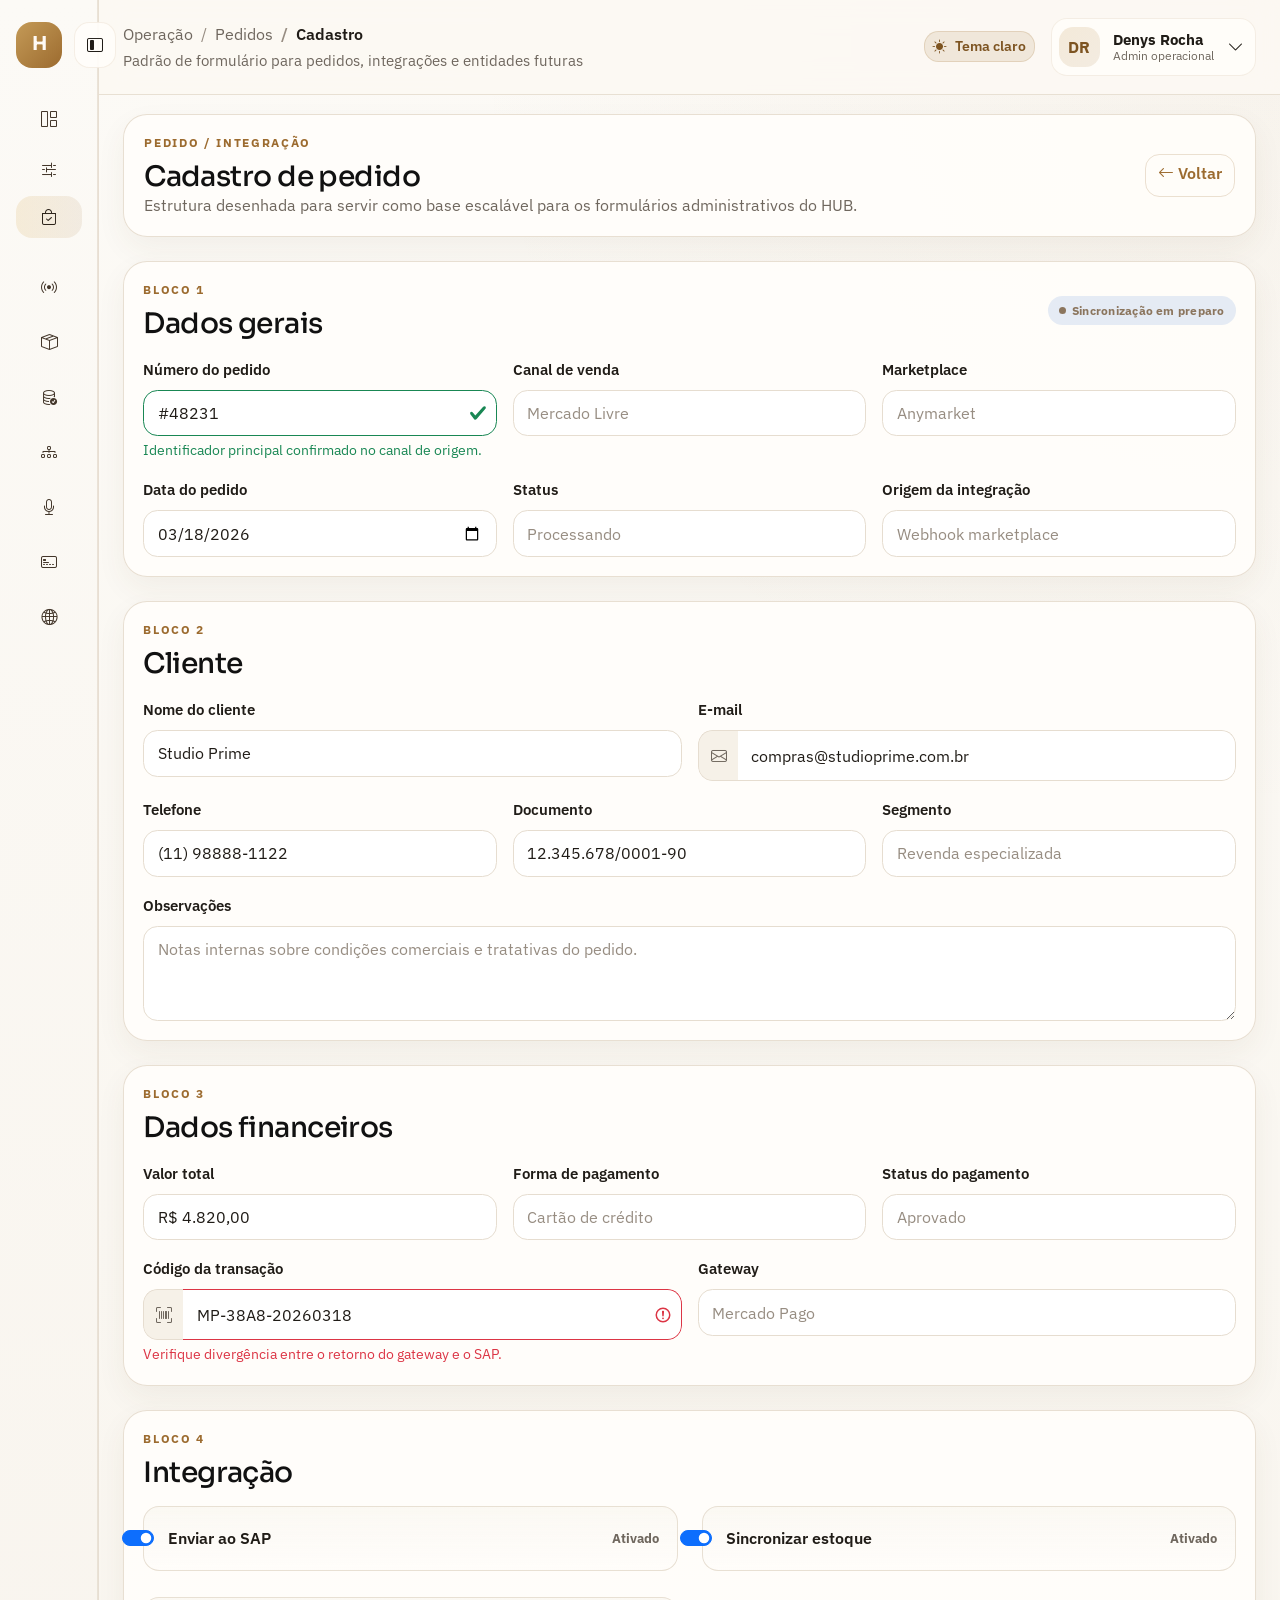
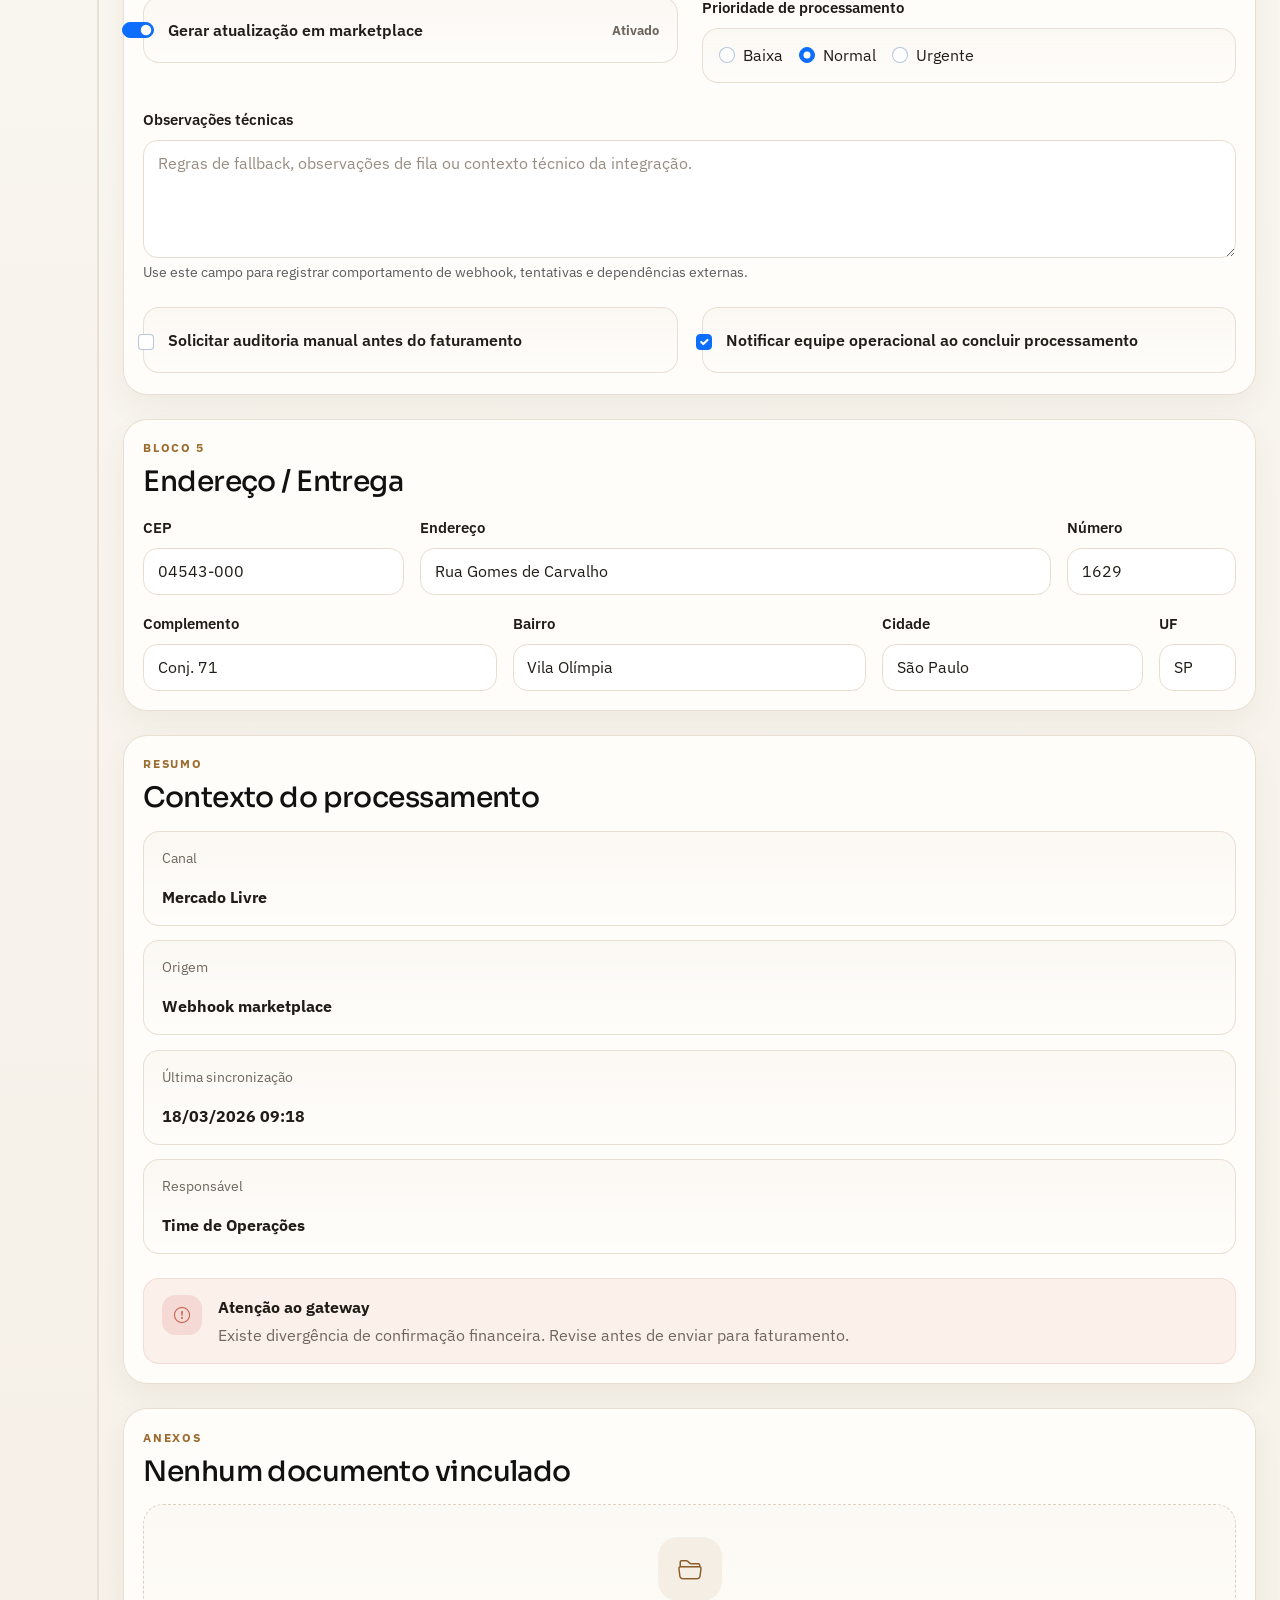
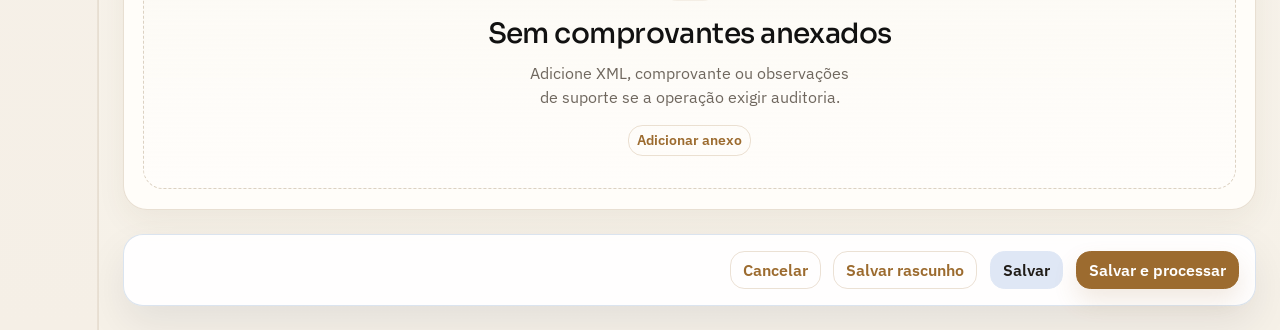
==== commit 54196d9e: "add index.html" ====
--- a/pedidos-cadastro.html
+++ b/pedidos-cadastro.html
@@ -130,12 +130,6 @@
               Tema claro
             </button>
 
-            <label class="topbar-search">
-              <i class="bi bi-search"></i>
-              <input type="search" placeholder="Buscar pedido, cliente ou módulo" data-global-search>
-              <span class="search-shortcut">/</span>
-            </label>
-
             <div class="hub-user-menu" data-user-menu>
               <button class="user-menu-trigger" type="button" data-user-menu-toggle aria-expanded="false">
                 <span class="user-avatar">DR</span>
